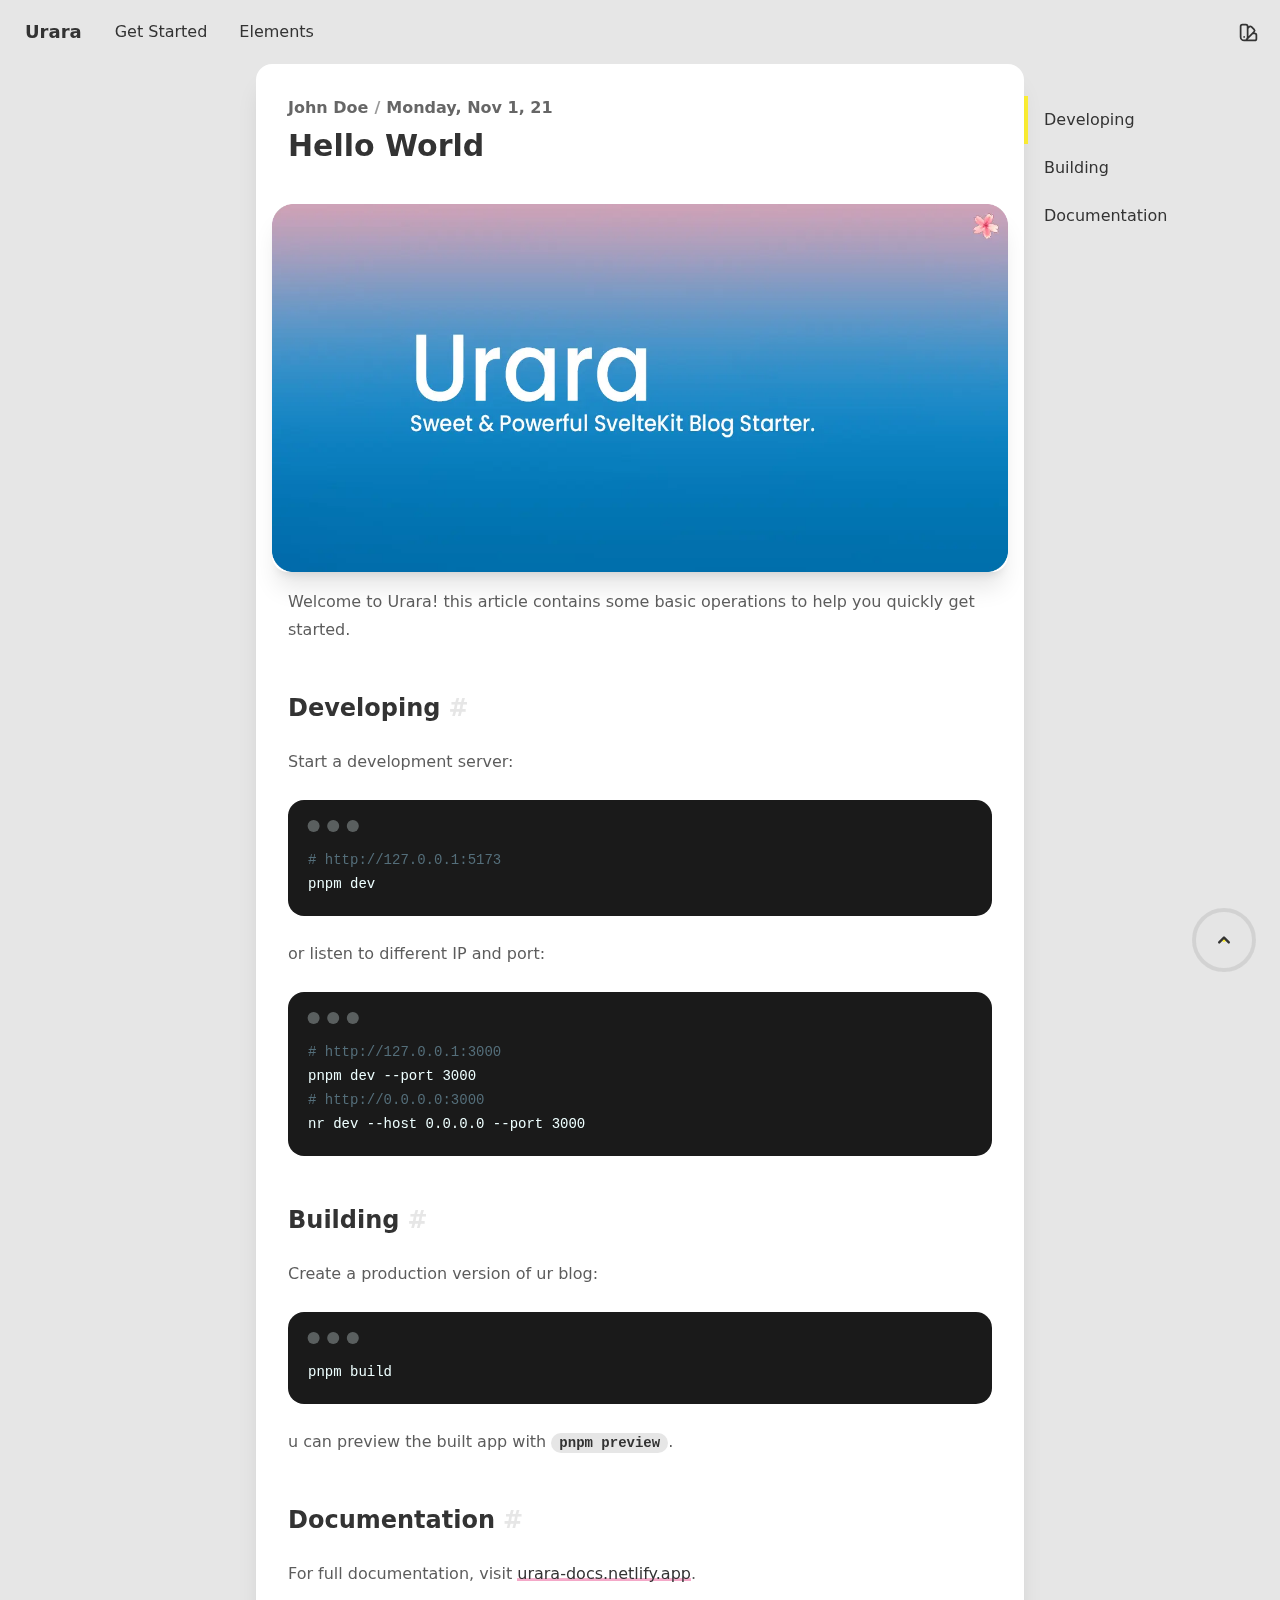
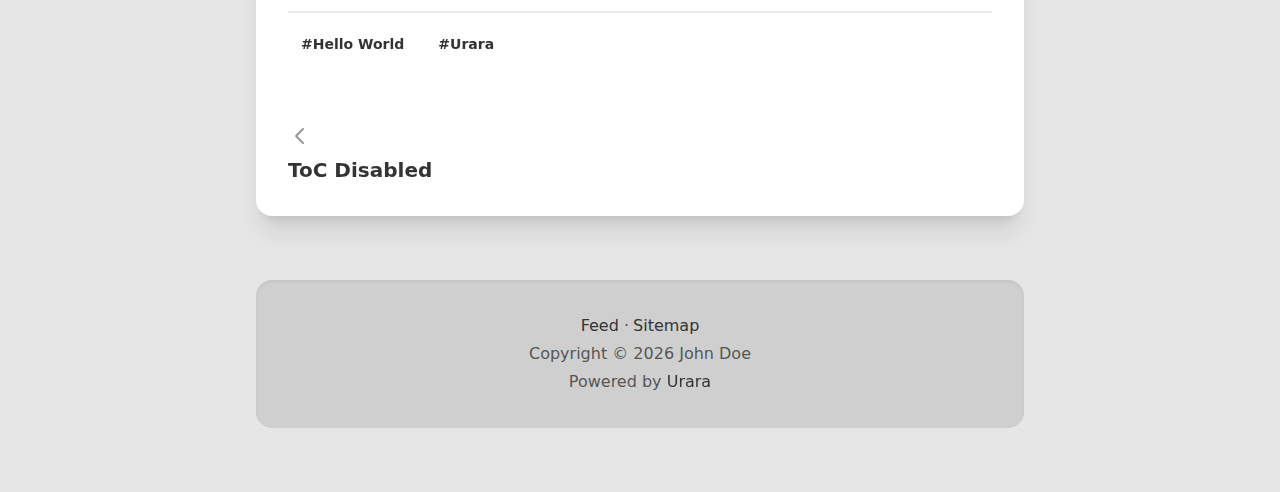
==== hello-world/index.html @ 5c3b5ab7 "deploy: 2fe995df7c1a9fd46e675a5d5d88d17175ec0e97" ====
<!DOCTYPE html>
<html lang="en-US">
  <head prefix="og: https://ogp.me/ns#">
    <meta charset="utf-8" />
    <meta name="generator" content="gh:importantimport/urara" />
    <meta name="viewport" content="width=device-width, initial-scale=1" />
    <link rel="manifest" crossorigin="use-credentials" href="/manifest.webmanifest" />
    <link rel="alternate" type="application/feed+json" href="/feed.json" />
    <link rel="alternate" type="application/atom+xml" href="/atom.xml" />
    <link rel="sitemap" type="application/xml" href="/sitemap.xml" />
    <meta http-equiv="content-security-policy" content="">
		<link href="../_app/immutable/assets/_layout-b218e44d.css" rel="stylesheet">
		<link rel="modulepreload" href="../_app/immutable/start-e3faf518.js">
		<link rel="modulepreload" href="../_app/immutable/chunks/index-9671d79c.js">
		<link rel="modulepreload" href="../_app/immutable/chunks/singletons-626dbfc1.js">
		<link rel="modulepreload" href="../_app/immutable/chunks/preload-helper-41c905a7.js">
		<link rel="modulepreload" href="../_app/immutable/components/pages/_layout.svelte-a07f41a9.js">
		<link rel="modulepreload" href="../_app/immutable/chunks/title-4a6e1efe.js">
		<link rel="modulepreload" href="../_app/immutable/chunks/posts-46a83d82.js">
		<link rel="modulepreload" href="../_app/immutable/chunks/icon-8042f5f4.js">
		<link rel="modulepreload" href="../_app/immutable/modules/pages/_layout.ts-495f1f70.js">
		<link rel="modulepreload" href="../_app/immutable/chunks/_layout-d091a1a0.js">
		<link rel="modulepreload" href="../_app/immutable/components/pages/hello-world/_page.svelte.md-90ca098f.js">
		<link rel="modulepreload" href="../_app/immutable/chunks/post_layout-5123c4e2.js">
		<link rel="modulepreload" href="../_app/immutable/chunks/post_card-cb94d30c.js">
		<link rel="modulepreload" href="../_app/immutable/chunks/footer-88d1225d.js"><title>Hello World | Urara</title><!-- HEAD_svelte-1592q3p_START --><!-- HEAD_svelte-1592q3p_END --><!-- HEAD_svelte-1kxdj3d_START --><link rel="shortcut icon" href="https://urara-demo.netlify.app/favicon.png" sizes="48x48" type="image/png"><link rel="apple-touch-icon" href="https://urara-demo.netlify.app/assets/any@180.png" sizes="180x180" type="image/png"><link rel="icon" href="https://urara-demo.netlify.app/assets/any@192.png" sizes="192x192" type="image/png"><!-- HEAD_svelte-1kxdj3d_END --><!-- HEAD_svelte-1g590ms_START --><meta name="theme-color"><!-- HEAD_svelte-1g590ms_END --><!-- HEAD_svelte-abrfj_START --><meta name="author" content="John Doe"><link rel="canonical" href="https://urara-demo.netlify.app/hello-world">
    
    <meta name="keywords" content="Hello World, Urara">
    <!-- HEAD_svelte-abrfj_END --><!-- HEAD_svelte-1y1uq0g_START --><meta property="og:site_name" content="Urara"><meta property="og:locale" content="en-US"><meta property="og:type" content="article">
    <meta property="og:title" content="Hello World">
    
    <meta property="og:image" content="https://urara-demo.netlify.app/hello-world/urara.webp">
      <meta name="twitter:card" content="summary_large_image">
    <meta property="article:tag" content="Hello World"><meta property="article:tag" content="Urara">
    <meta property="og:url" content="https://urara-demo.netlify.app/hello-world">
    <meta property="article:author" content="John Doe">
    <meta property="article:published_time" content="2021-11-01T00:00:00.000Z">
    <meta property="article:modified_time" content="2021-12-12T00:00:00.000Z"><!-- HEAD_svelte-1y1uq0g_END -->
  </head>
  <body itemscope itemtype="https://schema.org/WebPage">
    










<header id="header" class="fixed z-50 w-screen transition-all duration-500 ease-in-out border-b-2 border-transparent max-h-[4.125rem] false"><div class="navbar"><div class="navbar-start">

<div class="dropdown lg:hidden"><label for="navbar-dropdown" tabindex="0" class="btn btn-square btn-ghost"><span class="i-heroicons-outline-menu-alt-1"></span></label>
  <ul id="navbar-dropdown" tabindex="0" class="menu menu-compact dropdown-content bg-base-100 text-base-content shadow-lg rounded-box min-w-max max-w-52 p-2"><li><a data-sveltekit-prefetch href="/hello-world">Get Started</a>
        </li><li><a data-sveltekit-prefetch href="/hello-world/elements">Elements</a>
        </li></ul></div>
<div class="swap order-last hidden lg:inline-grid"><button class="swap-on btn btn-ghost text-base font-normal normal-case transition-all duration-200 hidden"></button>
  <ul class="swap-off menu menu-horizontal p-0"><li><a data-sveltekit-prefetch class="!rounded-btn" href="/hello-world">Get Started</a>
        </li><li><a data-sveltekit-prefetch class="!rounded-btn" href="/hello-world/elements">Elements</a>
        </li></ul></div>
        <a href="/" data-sveltekit-prefetch class="btn btn-ghost normal-case text-lg">Urara</a></div>
      <div class="navbar-end">
        <div id="change-theme" class="dropdown dropdown-end"><div tabindex="0" class="btn btn-square btn-ghost"><span class="i-heroicons-outline-color-swatch"></span></div>
          <ul tabindex="0" class="flex flex-nowrap shadow-2xl menu dropdown-content bg-base-100 text-base-content rounded-box w-52 p-2 gap-2 overflow-y-auto max-h-[21.5rem]"><button data-theme="cmyk" class="btn btn-ghost w-full hover:bg-primary group rounded-lg flex bg-base-100 p-2 transition-all"><p class="flex-1 text-left text-base-content group-hover:text-primary-content transition-color">🖨 Light</p>
                <div class="flex-none m-auto flex gap-1"><div class="bg-primary w-2 h-4 rounded"></div>
                  <div class="bg-secondary w-2 h-4 rounded"></div>
                  <div class="bg-accent w-2 h-4 rounded"></div>
                  <div class="bg-neutral w-2 h-4 rounded"></div></div>
              </button><button data-theme="dracula" class="btn btn-ghost w-full hover:bg-primary group rounded-lg flex bg-base-100 p-2 transition-all"><p class="flex-1 text-left text-base-content group-hover:text-primary-content transition-color">🧛 Dark</p>
                <div class="flex-none m-auto flex gap-1"><div class="bg-primary w-2 h-4 rounded"></div>
                  <div class="bg-secondary w-2 h-4 rounded"></div>
                  <div class="bg-accent w-2 h-4 rounded"></div>
                  <div class="bg-neutral w-2 h-4 rounded"></div></div>
              </button><button data-theme="valentine" class="btn btn-ghost w-full hover:bg-primary group rounded-lg flex bg-base-100 p-2 transition-all"><p class="flex-1 text-left text-base-content group-hover:text-primary-content transition-color">🌸 Valentine</p>
                <div class="flex-none m-auto flex gap-1"><div class="bg-primary w-2 h-4 rounded"></div>
                  <div class="bg-secondary w-2 h-4 rounded"></div>
                  <div class="bg-accent w-2 h-4 rounded"></div>
                  <div class="bg-neutral w-2 h-4 rounded"></div></div>
              </button><button data-theme="aqua" class="btn btn-ghost w-full hover:bg-primary group rounded-lg flex bg-base-100 p-2 transition-all"><p class="flex-1 text-left text-base-content group-hover:text-primary-content transition-color">💦 Aqua</p>
                <div class="flex-none m-auto flex gap-1"><div class="bg-primary w-2 h-4 rounded"></div>
                  <div class="bg-secondary w-2 h-4 rounded"></div>
                  <div class="bg-accent w-2 h-4 rounded"></div>
                  <div class="bg-neutral w-2 h-4 rounded"></div></div>
              </button><button data-theme="synthwave" class="btn btn-ghost w-full hover:bg-primary group rounded-lg flex bg-base-100 p-2 transition-all"><p class="flex-1 text-left text-base-content group-hover:text-primary-content transition-color">🌃 Synthwave</p>
                <div class="flex-none m-auto flex gap-1"><div class="bg-primary w-2 h-4 rounded"></div>
                  <div class="bg-secondary w-2 h-4 rounded"></div>
                  <div class="bg-accent w-2 h-4 rounded"></div>
                  <div class="bg-neutral w-2 h-4 rounded"></div></div>
              </button><button data-theme="night" class="btn btn-ghost w-full hover:bg-primary group rounded-lg flex bg-base-100 p-2 transition-all"><p class="flex-1 text-left text-base-content group-hover:text-primary-content transition-color">🌃 Night</p>
                <div class="flex-none m-auto flex gap-1"><div class="bg-primary w-2 h-4 rounded"></div>
                  <div class="bg-secondary w-2 h-4 rounded"></div>
                  <div class="bg-accent w-2 h-4 rounded"></div>
                  <div class="bg-neutral w-2 h-4 rounded"></div></div>
              </button><button data-theme="lofi" class="btn btn-ghost w-full hover:bg-primary group rounded-lg flex bg-base-100 p-2 transition-all"><p class="flex-1 text-left text-base-content group-hover:text-primary-content transition-color">🎶 Lo-Fi</p>
                <div class="flex-none m-auto flex gap-1"><div class="bg-primary w-2 h-4 rounded"></div>
                  <div class="bg-secondary w-2 h-4 rounded"></div>
                  <div class="bg-accent w-2 h-4 rounded"></div>
                  <div class="bg-neutral w-2 h-4 rounded"></div></div>
              </button><button data-theme="lemonade" class="btn btn-ghost w-full hover:bg-primary group rounded-lg flex bg-base-100 p-2 transition-all"><p class="flex-1 text-left text-base-content group-hover:text-primary-content transition-color">🍋 Lemonade</p>
                <div class="flex-none m-auto flex gap-1"><div class="bg-primary w-2 h-4 rounded"></div>
                  <div class="bg-secondary w-2 h-4 rounded"></div>
                  <div class="bg-accent w-2 h-4 rounded"></div>
                  <div class="bg-neutral w-2 h-4 rounded"></div></div>
              </button><button data-theme="cupcake" class="btn btn-ghost w-full hover:bg-primary group rounded-lg flex bg-base-100 p-2 transition-all"><p class="flex-1 text-left text-base-content group-hover:text-primary-content transition-color">🧁 Cupcake</p>
                <div class="flex-none m-auto flex gap-1"><div class="bg-primary w-2 h-4 rounded"></div>
                  <div class="bg-secondary w-2 h-4 rounded"></div>
                  <div class="bg-accent w-2 h-4 rounded"></div>
                  <div class="bg-neutral w-2 h-4 rounded"></div></div>
              </button><button data-theme="garden" class="btn btn-ghost w-full hover:bg-primary group rounded-lg flex bg-base-100 p-2 transition-all"><p class="flex-1 text-left text-base-content group-hover:text-primary-content transition-color">🏡 Garden</p>
                <div class="flex-none m-auto flex gap-1"><div class="bg-primary w-2 h-4 rounded"></div>
                  <div class="bg-secondary w-2 h-4 rounded"></div>
                  <div class="bg-accent w-2 h-4 rounded"></div>
                  <div class="bg-neutral w-2 h-4 rounded"></div></div>
              </button><button data-theme="retro" class="btn btn-ghost w-full hover:bg-primary group rounded-lg flex bg-base-100 p-2 transition-all"><p class="flex-1 text-left text-base-content group-hover:text-primary-content transition-color">🌇 Retro</p>
                <div class="flex-none m-auto flex gap-1"><div class="bg-primary w-2 h-4 rounded"></div>
                  <div class="bg-secondary w-2 h-4 rounded"></div>
                  <div class="bg-accent w-2 h-4 rounded"></div>
                  <div class="bg-neutral w-2 h-4 rounded"></div></div>
              </button><button data-theme="black" class="btn btn-ghost w-full hover:bg-primary group rounded-lg flex bg-base-100 p-2 transition-all"><p class="flex-1 text-left text-base-content group-hover:text-primary-content transition-color">🖤 Black</p>
                <div class="flex-none m-auto flex gap-1"><div class="bg-primary w-2 h-4 rounded"></div>
                  <div class="bg-secondary w-2 h-4 rounded"></div>
                  <div class="bg-accent w-2 h-4 rounded"></div>
                  <div class="bg-neutral w-2 h-4 rounded"></div></div>
              </button></ul></div></div></div></header>

<button id="totop" aria-label="scroll to top" class="fixed grid group btn btn-circle btn-lg border-none backdrop-blur bottom-6 right-6 z-50 duration-500 ease-in-out btn-ghost bg-base-100/30 md:bg-base-200/30 translate-y-24"><div class="radial-progress text-accent transition-all duration-500 ease-in-out group-hover:text-accent-focus col-start-1 row-start-1" style="--size:4rem; --thickness: 0.25rem; --value:undefined;"></div>
  <div class="border-4 border-base-content/10 group-hover:border-transparent col-start-1 row-start-1 rounded-full w-full h-full p-4 grid duration-500 ease-in-out"><span class="i-heroicons-solid-chevron-up !w-6 !h-6"></span></div></button>

<div class="bg-base-100 md:bg-base-200 min-h-screen pt-16 md:pb-8 lg:pb-16">



<div class="flex flex-col flex-nowrap justify-center xl:flex-row xl:flex-wrap"><div class="flex-1 w-full max-w-screen-md order-first ease-out transform mx-auto xl:mr-0"></div>
  <div class="flex-1 w-full max-w-screen-md xl:order-last ease-out transform mx-auto xl:mr-0"></div>
  <div class="flex-none w-full max-w-screen-md mx-auto xl:mx-0"><article itemscope itemtype="https://schema.org/BlogPosting" itemprop="blogPost" class="h-entry card bg-base-100 rounded-none md:rounded-box md:shadow-xl overflow-hidden z-10 md:mb-8 lg:mb-16">
  
  
  <div class="card-body gap-0 "><div class="flex flex-col gap-2"><figure class="md:order-last rounded-box shadow-xl mb-4 flex-col gap-2 -mx-4 -mt-8 md:mt-0"><img src="/hello-world/urara.webp" alt="/hello-world/urara.webp" class="u-featured" loading="lazy" decoding="async"></figure>
      <div class="flex font-semibold gap-1.5"><a rel="author" class="opacity-75 hover:opacity-100 hover:text-primary duration-500 ease-in-out p-author h-card" href="https://urara-demo.netlify.app">John Doe</a>
  <span class="opacity-50">/</span>
  <a href="/hello-world" class="u-url u-uid swap group/time"><time class="group-hover/time:opacity-0 font-semibold opacity-75 duration-500 ease-in-out mr-auto dt-published" datetime="2021-11-01T00:00:00.000Z" itemprop="datePublished">Monday, Nov 1, 21</time>
    <time class="opacity-0 group-hover/time:opacity-100 font-semibold text-primary duration-500 ease-in-out mr-auto dt-updated" datetime="2021-12-12T00:00:00.000Z" itemprop="dateModified">Sunday, Dec 12, 21</time></a></div>
      <h1 itemprop="name headline" class="card-title text-3xl mb-8 p-name">Hello World</h1>
      </div>
    <main itemprop="articleBody" class="urara-prose prose e-content"><p>Welcome to Urara! this article contains some basic operations to help you quickly get started.</p>
<h2 id="developing"><a href="#developing">Developing</a></h2>
<p>Start a development server:</p>
<!-- HTML_TAG_START --><pre class="shiki material-default" style="background-color: #263238; color: #EEFFFF" bash="true"><div class="language-id">bash</div><div class='code-container'><code><div class='line'><span style="color: #546E7A"># http://127.0.0.1:5173</span></div><div class='line'><span style="color: #EEFFFF">pnpm dev</span></div></code></div></pre><!-- HTML_TAG_END -->
<p>or listen to different IP and port:</p>
<!-- HTML_TAG_START --><pre class="shiki material-default" style="background-color: #263238; color: #EEFFFF" bash="true"><div class="language-id">bash</div><div class='code-container'><code><div class='line'><span style="color: #546E7A"># http://127.0.0.1:3000</span></div><div class='line'><span style="color: #EEFFFF">pnpm dev --port 3000</span></div><div class='line'></div><div class='line'><span style="color: #546E7A"># http://0.0.0.0:3000</span></div><div class='line'><span style="color: #EEFFFF">nr dev --host 0.0.0.0 --port 3000</span></div></code></div></pre><!-- HTML_TAG_END -->
<h2 id="building"><a href="#building">Building</a></h2>
<p>Create a production version of ur blog:</p>
<!-- HTML_TAG_START --><pre class="shiki material-default" style="background-color: #263238; color: #EEFFFF" bash="true"><div class="language-id">bash</div><div class='code-container'><code><div class='line'><span style="color: #EEFFFF">pnpm build</span></div></code></div></pre><!-- HTML_TAG_END -->
<p>u can preview the built app with <code>pnpm preview</code>.</p>
<h2 id="documentation"><a href="#documentation">Documentation</a></h2>
<p>For full documentation, visit <a href="https://urara-docs.netlify.app" rel="nofollow noopener noreferrer external" target="_blank">urara-docs.netlify.app</a>.</p></main>
    <div class="divider mt-4 mb-0"></div>
      <div><a href="/?tags=Hello World" class="btn btn-sm btn-ghost normal-case mt-2 mr-2 p-category">#Hello World
          </a><a href="/?tags=Urara" class="btn btn-sm btn-ghost normal-case mt-2 mr-2 p-category">#Urara
          </a></div></div>
  
    </article>
    <footer id="footer" class="footer footer-center bg-base-300 text-base-content shadow-inner p-8 md:rounded-box sticky bottom-0 z-0 md:static "><div class="prose"><p><a href="/atom.xml" rel="noopener external" target="_blank">Feed</a>
          <span class="mr-1">·</span><a href="/sitemap.xml" rel="noopener external" target="_blank">Sitemap</a>
          
        <br>
      Copyright © 2022
      John Doe
      <br>
      Powered by
      <a rel="noopener external" target="_blank" class="tooltip tooltip-secondary hover:text-secondary" data-tip="🌸 [δ] - Based on MDsveX & SvelteKit 🌸" href="https://github.com/importantimport/urara">Urara
      </a>
      </p></div></footer></div></div></div>


		<script type="module" data-sveltekit-hydrate="xwq1gp">
			import { start } from "../_app/immutable/start-e3faf518.js";

			start({
				env: {},
				paths: {"base":"","assets":""},
				target: document.querySelector('[data-sveltekit-hydrate="xwq1gp"]').parentNode,
				version: "1671454543144",
				hydrate: {
					node_ids: [0, 3],
					data: [null,null],
					form: null
				}
			});
		</script>
	<script type="application/json" data-sveltekit-fetched data-url="/posts.json">{"status":200,"statusText":"","headers":{},"body":"[{\"title\":\"Elements\",\"created\":\"2021-12-12T00:00:00.000Z\",\"tags\":[\"Urara\",\"Elements\"],\"flags\":[],\"updated\":\"2022-12-19T12:55:16.135Z\",\"slug\":\"/hello-world/elements/+page.svelte.md\",\"path\":\"/hello-world/elements\",\"toc\":[{\"depth\":2,\"title\":\"Headings\",\"slug\":\"headings\"},{\"depth\":3,\"title\":\"Heading\",\"slug\":\"heading\"},{\"depth\":4,\"title\":\"Heading\",\"slug\":\"heading-1\"},{\"depth\":5,\"title\":\"Heading\",\"slug\":\"heading-2\"},{\"depth\":6,\"title\":\"Heading\",\"slug\":\"heading-3\"},{\"depth\":2,\"title\":\"Paragraphs\",\"slug\":\"paragraphs\"},{\"depth\":2,\"title\":\"Lists\",\"slug\":\"lists\"},{\"depth\":3,\"title\":\"Definition List (dl)\",\"slug\":\"definition-list-dl\"},{\"depth\":3,\"title\":\"Ordered List (ol)\",\"slug\":\"ordered-list-ol\"},{\"depth\":3,\"title\":\"Unordered List (ul)\",\"slug\":\"unordered-list-ul\"},{\"depth\":3,\"title\":\"Checkbox List (ul)\",\"slug\":\"checkbox-list-ul\"},{\"depth\":2,\"title\":\"Table\",\"slug\":\"table\"},{\"depth\":2,\"title\":\"Footnotes\",\"slug\":\"footnotes\"},{\"depth\":2,\"title\":\"Code\",\"slug\":\"code\"},{\"depth\":2,\"title\":\"Misc\",\"slug\":\"misc\"},{\"depth\":2,\"title\":\"Svelte Components\",\"slug\":\"svelte-components\"}],\"type\":\"article\",\"html\":\"\"},{\"title\":\"ToC Disabled\",\"summary\":\"This post has disabled table of contents.\",\"created\":\"2021-12-12T00:00:00.000Z\",\"tags\":[\"Front-Matter\"],\"toc\":false,\"flags\":[],\"updated\":\"2022-12-19T12:55:16.135Z\",\"slug\":\"/hello-world/toc-disabled/+page.md\",\"path\":\"/hello-world/toc-disabled\",\"type\":\"article\",\"html\":\"\"},{\"title\":\"Hello World\",\"image\":\"/hello-world/urara.webp\",\"created\":\"2021-11-01T00:00:00.000Z\",\"updated\":\"2021-12-12T00:00:00.000Z\",\"tags\":[\"Hello World\",\"Urara\"],\"flags\":[],\"slug\":\"/hello-world/+page.svelte.md\",\"path\":\"/hello-world\",\"toc\":[{\"depth\":2,\"title\":\"Developing\",\"slug\":\"developing\"},{\"depth\":2,\"title\":\"Building\",\"slug\":\"building\"},{\"depth\":2,\"title\":\"Documentation\",\"slug\":\"documentation\"}],\"type\":\"article\",\"html\":\"\"}]"}</script>
  </body>
</html>
---- _app/immutable/assets/_layout-b218e44d.css ----
.i-heroicons-outline-chevron-left{--un-icon:url("data:image/svg+xml;utf8,%3Csvg viewBox='0 0 24 24' width='1.5em' height='1.5em' xmlns='http://www.w3.org/2000/svg' %3E%3Cpath fill='none' stroke='currentColor' stroke-linecap='round' stroke-linejoin='round' stroke-width='2' d='m15 19l-7-7l7-7'/%3E%3C/svg%3E")}.i-heroicons-outline-chevron-left,.i-heroicons-outline-chevron-right{background-color:currentColor;color:inherit;height:1.5em;mask:var(--un-icon) no-repeat;mask-size:100% 100%;-webkit-mask:var(--un-icon) no-repeat;-webkit-mask-size:100% 100%;width:1.5em}.i-heroicons-outline-chevron-right{--un-icon:url("data:image/svg+xml;utf8,%3Csvg viewBox='0 0 24 24' width='1.5em' height='1.5em' xmlns='http://www.w3.org/2000/svg' %3E%3Cpath fill='none' stroke='currentColor' stroke-linecap='round' stroke-linejoin='round' stroke-width='2' d='m9 5l7 7l-7 7'/%3E%3C/svg%3E")}.i-heroicons-outline-color-swatch{--un-icon:url("data:image/svg+xml;utf8,%3Csvg viewBox='0 0 24 24' width='1.5em' height='1.5em' xmlns='http://www.w3.org/2000/svg' %3E%3Cpath fill='none' stroke='currentColor' stroke-linecap='round' stroke-linejoin='round' stroke-width='2' d='M7 21a4 4 0 0 1-4-4V5a2 2 0 0 1 2-2h4a2 2 0 0 1 2 2v12a4 4 0 0 1-4 4Zm0 0h12a2 2 0 0 0 2-2v-4a2 2 0 0 0-2-2h-2.343M11 7.343l1.657-1.657a2 2 0 0 1 2.828 0l2.829 2.829a2 2 0 0 1 0 2.828l-8.486 8.485M7 17h.01'/%3E%3C/svg%3E")}.i-heroicons-outline-color-swatch,.i-heroicons-outline-home{background-color:currentColor;color:inherit;height:1.5em;mask:var(--un-icon) no-repeat;mask-size:100% 100%;-webkit-mask:var(--un-icon) no-repeat;-webkit-mask-size:100% 100%;width:1.5em}.i-heroicons-outline-home{--un-icon:url("data:image/svg+xml;utf8,%3Csvg viewBox='0 0 24 24' width='1.5em' height='1.5em' xmlns='http://www.w3.org/2000/svg' %3E%3Cpath fill='none' stroke='currentColor' stroke-linecap='round' stroke-linejoin='round' stroke-width='2' d='m3 12l2-2m0 0l7-7l7 7M5 10v10a1 1 0 0 0 1 1h3m10-11l2 2m-2-2v10a1 1 0 0 1-1 1h-3m-6 0a1 1 0 0 0 1-1v-4a1 1 0 0 1 1-1h2a1 1 0 0 1 1 1v4a1 1 0 0 0 1 1m-6 0h6'/%3E%3C/svg%3E")}.i-heroicons-outline-menu-alt-1{--un-icon:url("data:image/svg+xml;utf8,%3Csvg viewBox='0 0 24 24' width='1.5em' height='1.5em' xmlns='http://www.w3.org/2000/svg' %3E%3Cpath fill='none' stroke='currentColor' stroke-linecap='round' stroke-linejoin='round' stroke-width='2' d='M4 6h16M4 12h8m-8 6h16'/%3E%3C/svg%3E")}.i-heroicons-outline-menu-alt-1,.i-heroicons-outline-reply{background-color:currentColor;color:inherit;height:1.5em;mask:var(--un-icon) no-repeat;mask-size:100% 100%;-webkit-mask:var(--un-icon) no-repeat;-webkit-mask-size:100% 100%;width:1.5em}.i-heroicons-outline-reply{--un-icon:url("data:image/svg+xml;utf8,%3Csvg viewBox='0 0 24 24' width='1.5em' height='1.5em' xmlns='http://www.w3.org/2000/svg' %3E%3Cpath fill='none' stroke='currentColor' stroke-linecap='round' stroke-linejoin='round' stroke-width='2' d='M3 10h10a8 8 0 0 1 8 8v2M3 10l6 6m-6-6l6-6'/%3E%3C/svg%3E")}.i-heroicons-outline-search{--un-icon:url("data:image/svg+xml;utf8,%3Csvg viewBox='0 0 24 24' width='1.5em' height='1.5em' xmlns='http://www.w3.org/2000/svg' %3E%3Cpath fill='none' stroke='currentColor' stroke-linecap='round' stroke-linejoin='round' stroke-width='2' d='m21 21l-6-6m2-5a7 7 0 1 1-14 0a7 7 0 0 1 14 0Z'/%3E%3C/svg%3E")}.i-heroicons-outline-search,.i-heroicons-outline-sort-ascending{background-color:currentColor;color:inherit;height:1.5em;mask:var(--un-icon) no-repeat;mask-size:100% 100%;-webkit-mask:var(--un-icon) no-repeat;-webkit-mask-size:100% 100%;width:1.5em}.i-heroicons-outline-sort-ascending{--un-icon:url("data:image/svg+xml;utf8,%3Csvg viewBox='0 0 24 24' width='1.5em' height='1.5em' xmlns='http://www.w3.org/2000/svg' %3E%3Cpath fill='none' stroke='currentColor' stroke-linecap='round' stroke-linejoin='round' stroke-width='2' d='M3 4h13M3 8h9m-9 4h6m4 0l4-4m0 0l4 4m-4-4v12'/%3E%3C/svg%3E")}.i-heroicons-outline-sort-descending{--un-icon:url("data:image/svg+xml;utf8,%3Csvg viewBox='0 0 24 24' width='1.5em' height='1.5em' xmlns='http://www.w3.org/2000/svg' %3E%3Cpath fill='none' stroke='currentColor' stroke-linecap='round' stroke-linejoin='round' stroke-width='2' d='M3 4h13M3 8h9m-9 4h9m5-4v12m0 0l-4-4m4 4l4-4'/%3E%3C/svg%3E")}.i-heroicons-outline-sort-descending,.i-heroicons-outline-trash{background-color:currentColor;color:inherit;height:1.5em;mask:var(--un-icon) no-repeat;mask-size:100% 100%;-webkit-mask:var(--un-icon) no-repeat;-webkit-mask-size:100% 100%;width:1.5em}.i-heroicons-outline-trash{--un-icon:url("data:image/svg+xml;utf8,%3Csvg viewBox='0 0 24 24' width='1.5em' height='1.5em' xmlns='http://www.w3.org/2000/svg' %3E%3Cpath fill='none' stroke='currentColor' stroke-linecap='round' stroke-linejoin='round' stroke-width='2' d='m19 7l-.867 12.142A2 2 0 0 1 16.138 21H7.862a2 2 0 0 1-1.995-1.858L5 7m5 4v6m4-6v6m1-10V4a1 1 0 0 0-1-1h-4a1 1 0 0 0-1 1v3M4 7h16'/%3E%3C/svg%3E")}.i-heroicons-outline-x{--un-icon:url("data:image/svg+xml;utf8,%3Csvg viewBox='0 0 24 24' width='1.5em' height='1.5em' xmlns='http://www.w3.org/2000/svg' %3E%3Cpath fill='none' stroke='currentColor' stroke-linecap='round' stroke-linejoin='round' stroke-width='2' d='M6 18L18 6M6 6l12 12'/%3E%3C/svg%3E")}.i-heroicons-outline-x,.i-heroicons-solid-chevron-down{background-color:currentColor;color:inherit;height:1.5em;mask:var(--un-icon) no-repeat;mask-size:100% 100%;-webkit-mask:var(--un-icon) no-repeat;-webkit-mask-size:100% 100%;width:1.5em}.i-heroicons-solid-chevron-down{--un-icon:url("data:image/svg+xml;utf8,%3Csvg viewBox='0 0 20 20' width='1.5em' height='1.5em' xmlns='http://www.w3.org/2000/svg' %3E%3Cpath fill='currentColor' fill-rule='evenodd' d='M5.293 7.293a1 1 0 0 1 1.414 0L10 10.586l3.293-3.293a1 1 0 1 1 1.414 1.414l-4 4a1 1 0 0 1-1.414 0l-4-4a1 1 0 0 1 0-1.414Z' clip-rule='evenodd'/%3E%3C/svg%3E")}.i-heroicons-solid-chevron-right{--un-icon:url("data:image/svg+xml;utf8,%3Csvg viewBox='0 0 20 20' width='1.5em' height='1.5em' xmlns='http://www.w3.org/2000/svg' %3E%3Cpath fill='currentColor' fill-rule='evenodd' d='M7.293 14.707a1 1 0 0 1 0-1.414L10.586 10L7.293 6.707a1 1 0 0 1 1.414-1.414l4 4a1 1 0 0 1 0 1.414l-4 4a1 1 0 0 1-1.414 0Z' clip-rule='evenodd'/%3E%3C/svg%3E")}.i-heroicons-solid-chevron-right,.i-heroicons-solid-chevron-up{background-color:currentColor;color:inherit;height:1.5em;mask:var(--un-icon) no-repeat;mask-size:100% 100%;-webkit-mask:var(--un-icon) no-repeat;-webkit-mask-size:100% 100%;width:1.5em}.i-heroicons-solid-chevron-up{--un-icon:url("data:image/svg+xml;utf8,%3Csvg viewBox='0 0 20 20' width='1.5em' height='1.5em' xmlns='http://www.w3.org/2000/svg' %3E%3Cpath fill='currentColor' fill-rule='evenodd' d='M14.707 12.707a1 1 0 0 1-1.414 0L10 9.414l-3.293 3.293a1 1 0 0 1-1.414-1.414l4-4a1 1 0 0 1 1.414 0l4 4a1 1 0 0 1 0 1.414Z' clip-rule='evenodd'/%3E%3C/svg%3E")}*,:after,:before{border:0 solid #e5e7eb;box-sizing:border-box}:after,:before{--tw-content:""}html{-webkit-text-size-adjust:100%;font-feature-settings:normal;font-family:ui-sans-serif,system-ui,-apple-system,BlinkMacSystemFont,Segoe UI,Roboto,Helvetica Neue,Arial,Noto Sans,sans-serif,Apple Color Emoji,Segoe UI Emoji,Segoe UI Symbol,Noto Color Emoji;line-height:1.5;-moz-tab-size:4;-o-tab-size:4;tab-size:4}body{line-height:inherit;margin:0}hr{border-top-width:1px;color:inherit;height:0}abbr:where([title]){-webkit-text-decoration:underline dotted;text-decoration:underline dotted}h1,h2,h3,h4,h5,h6{font-size:inherit;font-weight:inherit}a{color:inherit;text-decoration:inherit}b,strong{font-weight:bolder}code,kbd,pre,samp{font-family:ui-monospace,SFMono-Regular,Menlo,Monaco,Consolas,Liberation Mono,Courier New,monospace;font-size:1em}small{font-size:80%}sub,sup{font-size:75%;line-height:0;position:relative;vertical-align:baseline}sub{bottom:-.25em}sup{top:-.5em}table{border-collapse:collapse;border-color:inherit;text-indent:0}button,input,optgroup,select,textarea{color:inherit;font-family:inherit;font-size:100%;font-weight:inherit;line-height:inherit;margin:0;padding:0}button,select{text-transform:none}[type=button],[type=reset],[type=submit],button{-webkit-appearance:button;background-color:transparent;background-image:none}:-moz-focusring{outline:auto}:-moz-ui-invalid{box-shadow:none}progress{vertical-align:baseline}::-webkit-inner-spin-button,::-webkit-outer-spin-button{height:auto}[type=search]{-webkit-appearance:textfield;outline-offset:-2px}::-webkit-search-decoration{-webkit-appearance:none}::-webkit-file-upload-button{-webkit-appearance:button;font:inherit}summary{display:list-item}blockquote,dd,dl,figure,h1,h2,h3,h4,h5,h6,hr,p,pre{margin:0}fieldset{margin:0}fieldset,legend{padding:0}menu,ol,ul{list-style:none;margin:0;padding:0}textarea{resize:vertical}input::-moz-placeholder,textarea::-moz-placeholder{color:#9ca3af;opacity:1}input::placeholder,textarea::placeholder{color:#9ca3af;opacity:1}[role=button],button{cursor:pointer}:disabled{cursor:default}audio,canvas,embed,iframe,img,object,svg,video{display:block;vertical-align:middle}img,video{height:auto;max-width:100%}[hidden]{display:none}:root,[data-theme]{background-color:hsla(var(--b1)/var(--tw-bg-opacity,1));color:hsla(var(--bc)/var(--tw-text-opacity,1))}html{-webkit-tap-highlight-color:transparent}:root,[data-theme=cmyk]{--pf:203 83% 48%;--sf:335 78% 48%;--af:56 100% 48%;--nf:0 0% 8%;--b2:0 0% 90%;--b3:0 0% 81%;--bc:0 0% 20%;--pc:203 100% 12%;--sc:335 100% 92%;--ac:56 100% 12%;--nc:0 0% 82%;--inc:192 100% 10%;--suc:291 100% 88%;--wac:25 100% 11%;--erc:4 100% 91%;--rounded-box:1rem;--rounded-btn:.5rem;--rounded-badge:1.9rem;--animation-btn:.25s;--animation-input:.2s;--btn-text-case:uppercase;--btn-focus-scale:.95;--border-btn:1px;--tab-border:1px;--tab-radius:.5rem;--p:203 83% 60%;--s:335 78% 60%;--a:56 100% 60%;--n:0 0% 10%;--b1:0 0% 100%;--in:192 48% 52%;--su:291 48% 38%;--wa:25 85% 57%;--er:4 81% 56%;color-scheme:light}[data-theme=dracula]{--pf:326 100% 59%;--sf:265 89% 62%;--af:31 100% 57%;--nf:230 15% 24%;--b2:231 15% 17%;--b3:231 15% 15%;--pc:326 100% 15%;--sc:265 100% 16%;--ac:31 100% 14%;--nc:230 71% 86%;--inc:191 100% 15%;--suc:135 100% 13%;--wac:65 100% 15%;--erc:0 100% 93%;--rounded-box:1rem;--rounded-btn:.5rem;--rounded-badge:1.9rem;--animation-btn:.25s;--animation-input:.2s;--btn-text-case:uppercase;--btn-focus-scale:.95;--border-btn:1px;--tab-border:1px;--tab-radius:.5rem;--p:326 100% 74%;--s:265 89% 78%;--a:31 100% 71%;--n:230 15% 30%;--b1:231 15% 18%;--bc:60 30% 96%;--in:191 97% 77%;--su:135 94% 65%;--wa:65 92% 76%;--er:0 100% 67%;color-scheme:dark}[data-theme=valentine]{--pf:353 74% 54%;--sf:254 86% 61%;--af:181 56% 56%;--nf:336 43% 38%;--b2:318 46% 80%;--b3:318 46% 72%;--pc:353 100% 13%;--sc:254 100% 15%;--ac:181 100% 14%;--inc:221 100% 91%;--suc:142 100% 87%;--wac:32 100% 9%;--erc:0 100% 90%;--rounded-box:1rem;--rounded-badge:1.9rem;--animation-btn:.25s;--animation-input:.2s;--btn-text-case:uppercase;--btn-focus-scale:.95;--border-btn:1px;--tab-border:1px;--tab-radius:.5rem;--p:353 74% 67%;--s:254 86% 77%;--a:181 56% 70%;--n:336 43% 48%;--nc:318 46% 89%;--b1:318 46% 89%;--bc:344 38% 28%;--in:221 83% 53%;--su:142 76% 36%;--wa:32 95% 44%;--er:0 72% 51%;--rounded-btn:1.9rem;color-scheme:light}[data-theme=aqua]{--pf:182 93% 40%;--sf:274 31% 45%;--af:47 100% 64%;--nf:205 54% 40%;--b2:219 53% 39%;--b3:219 53% 35%;--bc:219 100% 89%;--sc:274 100% 91%;--ac:47 100% 16%;--nc:205 100% 90%;--inc:221 100% 91%;--suc:142 100% 87%;--wac:32 100% 9%;--erc:0 100% 90%;--rounded-box:1rem;--rounded-btn:.5rem;--rounded-badge:1.9rem;--animation-btn:.25s;--animation-input:.2s;--btn-text-case:uppercase;--btn-focus-scale:.95;--border-btn:1px;--tab-border:1px;--tab-radius:.5rem;--p:182 93% 49%;--pc:181 100% 17%;--s:274 31% 57%;--a:47 100% 80%;--n:205 54% 50%;--b1:219 53% 43%;--in:221 83% 53%;--su:142 76% 36%;--wa:32 95% 44%;--er:0 72% 51%;color-scheme:dark}[data-theme=synthwave]{--pf:321 70% 55%;--sf:197 87% 52%;--af:48 89% 46%;--nf:253 61% 15%;--b2:254 59% 23%;--b3:254 59% 21%;--pc:321 100% 14%;--sc:197 100% 13%;--ac:48 100% 11%;--rounded-box:1rem;--rounded-btn:.5rem;--rounded-badge:1.9rem;--animation-btn:.25s;--animation-input:.2s;--btn-text-case:uppercase;--btn-focus-scale:.95;--border-btn:1px;--tab-border:1px;--tab-radius:.5rem;--p:321 70% 69%;--s:197 87% 65%;--a:48 89% 57%;--n:253 61% 19%;--nc:260 60% 98%;--b1:254 59% 26%;--bc:260 60% 98%;--in:199 87% 64%;--inc:257 63% 17%;--su:168 74% 68%;--suc:257 63% 17%;--wa:48 89% 57%;--wac:257 63% 17%;--er:352 74% 57%;--erc:260 60% 98%;color-scheme:dark}[data-theme=night]{--pf:198 93% 48%;--sf:234 89% 59%;--af:329 86% 56%;--b2:222 47% 10%;--b3:222 47% 9%;--bc:222 66% 82%;--pc:198 100% 12%;--sc:234 100% 15%;--ac:329 100% 14%;--nc:217 76% 83%;--inc:198 100% 10%;--suc:172 100% 10%;--wac:41 100% 13%;--erc:351 100% 14%;--rounded-box:1rem;--rounded-btn:.5rem;--rounded-badge:1.9rem;--animation-btn:.25s;--animation-input:.2s;--btn-text-case:uppercase;--btn-focus-scale:.95;--border-btn:1px;--tab-border:1px;--tab-radius:.5rem;--p:198 93% 60%;--s:234 89% 74%;--a:329 86% 70%;--n:217 33% 17%;--nf:217 30% 22%;--b1:222 47% 11%;--in:198 90% 48%;--su:172 66% 50%;--wa:41 88% 64%;--er:351 95% 71%;color-scheme:dark}[data-theme=lofi]{--pf:0 0% 4%;--sf:0 2% 8%;--af:0 0% 12%;--nf:0 0% 0%;--btn-text-case:uppercase;--border-btn:1px;--tab-border:1px;--p:0 0% 5%;--pc:0 0% 100%;--s:0 2% 10%;--sc:0 0% 100%;--a:0 0% 15%;--ac:0 0% 100%;--n:0 0% 0%;--nc:0 0% 100%;--b1:0 0% 100%;--b2:0 0% 95%;--b3:0 2% 90%;--bc:0 0% 0%;--in:212 100% 48%;--inc:0 0% 100%;--su:137 72% 46%;--suc:0 0% 100%;--wa:5 100% 66%;--wac:0 0% 100%;--er:325 78% 49%;--erc:0 0% 100%;--rounded-box:.25rem;--rounded-btn:.125rem;--rounded-badge:.125rem;--animation-btn:0;--animation-input:0;--btn-focus-scale:1;--tab-radius:0;color-scheme:light}[data-theme=lemonade]{--pf:89 96% 24%;--sf:60 81% 44%;--af:63 80% 71%;--nf:238 43% 14%;--b2:0 0% 90%;--b3:0 0% 81%;--bc:0 0% 20%;--pc:89 100% 86%;--sc:60 100% 11%;--ac:63 100% 18%;--nc:238 99% 83%;--inc:192 79% 17%;--suc:74 100% 16%;--wac:50 100% 15%;--erc:1 100% 17%;--rounded-box:1rem;--rounded-btn:.5rem;--rounded-badge:1.9rem;--animation-btn:.25s;--animation-input:.2s;--btn-text-case:uppercase;--btn-focus-scale:.95;--border-btn:1px;--tab-border:1px;--tab-radius:.5rem;--p:89 96% 31%;--s:60 81% 55%;--a:63 80% 88%;--n:238 43% 17%;--b1:0 0% 100%;--in:192 39% 85%;--su:74 76% 79%;--wa:50 87% 75%;--er:1 70% 83%;color-scheme:light}[data-theme=cupcake]{--pf:183 47% 47%;--sf:338 71% 62%;--af:39 84% 46%;--nf:280 46% 11%;--in:198 93% 60%;--su:158 64% 52%;--wa:43 96% 56%;--er:0 91% 71%;--pc:183 100% 12%;--sc:338 100% 16%;--ac:39 100% 12%;--nc:280 83% 83%;--inc:198 100% 12%;--suc:158 100% 10%;--wac:43 100% 11%;--erc:0 100% 14%;--rounded-box:1rem;--rounded-badge:1.9rem;--animation-btn:.25s;--animation-input:.2s;--btn-text-case:uppercase;--btn-focus-scale:.95;--border-btn:1px;--p:183 47% 59%;--s:338 71% 78%;--a:39 84% 58%;--n:280 46% 14%;--b1:24 33% 97%;--b2:27 22% 92%;--b3:22 14% 89%;--bc:280 46% 14%;--rounded-btn:1.9rem;--tab-border:2px;--tab-radius:.5rem;color-scheme:light}[data-theme=garden]{--pf:139 16% 34%;--sf:97 37% 75%;--af:0 68% 75%;--nf:0 4% 28%;--b2:0 4% 82%;--b3:0 4% 74%;--in:198 93% 60%;--su:158 64% 52%;--wa:43 96% 56%;--er:0 91% 71%;--pc:139 100% 89%;--inc:198 100% 12%;--suc:158 100% 10%;--wac:43 100% 11%;--erc:0 100% 14%;--rounded-box:1rem;--rounded-btn:.5rem;--rounded-badge:1.9rem;--animation-btn:.25s;--animation-input:.2s;--btn-text-case:uppercase;--btn-focus-scale:.95;--border-btn:1px;--tab-border:1px;--tab-radius:.5rem;--p:139 16% 43%;--s:97 37% 93%;--sc:96 32% 15%;--a:0 68% 94%;--ac:0 22% 16%;--n:0 4% 35%;--nc:0 4% 91%;--b1:0 4% 91%;--bc:0 3% 6%;color-scheme:light}[data-theme=retro]{--pf:3 74% 61%;--sf:145 27% 58%;--af:49 67% 61%;--nf:42 17% 34%;--inc:221 100% 91%;--suc:142 100% 87%;--wac:32 100% 9%;--erc:0 100% 90%;--animation-btn:.25s;--animation-input:.2s;--btn-text-case:uppercase;--btn-focus-scale:.95;--border-btn:1px;--tab-border:1px;--tab-radius:.5rem;--p:3 74% 76%;--pc:345 5% 15%;--s:145 27% 72%;--sc:345 5% 15%;--a:49 67% 76%;--ac:345 5% 15%;--n:42 17% 42%;--nc:45 47% 80%;--b1:45 47% 80%;--b2:45 37% 72%;--b3:42 36% 65%;--bc:345 5% 15%;--in:221 83% 53%;--su:142 76% 36%;--wa:32 95% 44%;--er:0 72% 51%;--rounded-box:.4rem;--rounded-btn:.4rem;--rounded-badge:.4rem;color-scheme:light}[data-theme=black]{--pf:0 2% 16%;--sf:0 2% 16%;--af:0 2% 16%;--bc:0 0% 80%;--pc:0 5% 84%;--sc:0 5% 84%;--ac:0 5% 84%;--nc:0 3% 83%;--inc:240 100% 90%;--suc:120 100% 85%;--wac:60 100% 10%;--erc:0 100% 90%;--border-btn:1px;--tab-border:1px;--p:0 2% 20%;--s:0 2% 20%;--a:0 2% 20%;--b1:0 0% 0%;--b2:0 0% 5%;--b3:0 2% 10%;--n:0 1% 15%;--nf:0 2% 20%;--in:240 100% 50%;--su:120 100% 25%;--wa:60 100% 50%;--er:0 100% 50%;--rounded-box:0;--rounded-btn:0;--rounded-badge:0;--animation-btn:0;--animation-input:0;--btn-text-case:lowercase;--btn-focus-scale:1;--tab-radius:0;color-scheme:dark}*,:after,:before{--tw-border-spacing-x:0;--tw-border-spacing-y:0;--tw-translate-x:0;--tw-translate-y:0;--tw-rotate:0;--tw-skew-x:0;--tw-skew-y:0;--tw-scale-x:1;--tw-scale-y:1;--tw-pan-x: ;--tw-pan-y: ;--tw-pinch-zoom: ;--tw-scroll-snap-strictness:proximity;--tw-ordinal: ;--tw-slashed-zero: ;--tw-numeric-figure: ;--tw-numeric-spacing: ;--tw-numeric-fraction: ;--tw-ring-inset: ;--tw-ring-offset-width:0px;--tw-ring-offset-color:#fff;--tw-ring-color:rgba(59,130,246,.5);--tw-ring-offset-shadow:0 0 #0000;--tw-ring-shadow:0 0 #0000;--tw-shadow:0 0 #0000;--tw-shadow-colored:0 0 #0000;--tw-blur: ;--tw-brightness: ;--tw-contrast: ;--tw-grayscale: ;--tw-hue-rotate: ;--tw-invert: ;--tw-saturate: ;--tw-sepia: ;--tw-drop-shadow: ;--tw-backdrop-blur: ;--tw-backdrop-brightness: ;--tw-backdrop-contrast: ;--tw-backdrop-grayscale: ;--tw-backdrop-hue-rotate: ;--tw-backdrop-invert: ;--tw-backdrop-opacity: ;--tw-backdrop-saturate: ;--tw-backdrop-sepia: }::backdrop{--tw-border-spacing-x:0;--tw-border-spacing-y:0;--tw-translate-x:0;--tw-translate-y:0;--tw-rotate:0;--tw-skew-x:0;--tw-skew-y:0;--tw-scale-x:1;--tw-scale-y:1;--tw-pan-x: ;--tw-pan-y: ;--tw-pinch-zoom: ;--tw-scroll-snap-strictness:proximity;--tw-ordinal: ;--tw-slashed-zero: ;--tw-numeric-figure: ;--tw-numeric-spacing: ;--tw-numeric-fraction: ;--tw-ring-inset: ;--tw-ring-offset-width:0px;--tw-ring-offset-color:#fff;--tw-ring-color:rgba(59,130,246,.5);--tw-ring-offset-shadow:0 0 #0000;--tw-ring-shadow:0 0 #0000;--tw-shadow:0 0 #0000;--tw-shadow-colored:0 0 #0000;--tw-blur: ;--tw-brightness: ;--tw-contrast: ;--tw-grayscale: ;--tw-hue-rotate: ;--tw-invert: ;--tw-saturate: ;--tw-sepia: ;--tw-drop-shadow: ;--tw-backdrop-blur: ;--tw-backdrop-brightness: ;--tw-backdrop-contrast: ;--tw-backdrop-grayscale: ;--tw-backdrop-hue-rotate: ;--tw-backdrop-invert: ;--tw-backdrop-opacity: ;--tw-backdrop-saturate: ;--tw-backdrop-sepia: }.container{width:100%}@media (min-width:640px){.container{max-width:640px}}@media (min-width:768px){.container{max-width:768px}}@media (min-width:1024px){.container{max-width:1024px}}@media (min-width:1280px){.container{max-width:1280px}}@media (min-width:1536px){.container{max-width:1536px}}.prose{color:var(--tw-prose-body);max-width:65ch}.prose :where([class~=lead]):not(:where([class~=not-prose] *)){color:var(--tw-prose-lead);font-size:1.25em;line-height:1.6;margin-bottom:1.2em;margin-top:1.2em}.prose :where(a):not(:where([class~=not-prose] *)){color:var(--tw-prose-links);font-weight:500;text-decoration:underline}.prose :where(strong):not(:where([class~=not-prose] *)){color:var(--tw-prose-bold);font-weight:600}.prose :where(a strong):not(:where([class~=not-prose] *)){color:inherit}.prose :where(blockquote strong):not(:where([class~=not-prose] *)){color:inherit}.prose :where(thead th strong):not(:where([class~=not-prose] *)){color:inherit}.prose :where(ol):not(:where([class~=not-prose] *)){list-style-type:decimal;margin-bottom:1.25em;margin-top:1.25em;padding-left:1.625em}.prose :where(ol[type=A]):not(:where([class~=not-prose] *)){list-style-type:upper-alpha}.prose :where(ol[type=a]):not(:where([class~=not-prose] *)){list-style-type:lower-alpha}.prose :where(ol[type=A s]):not(:where([class~=not-prose] *)){list-style-type:upper-alpha}.prose :where(ol[type=a s]):not(:where([class~=not-prose] *)){list-style-type:lower-alpha}.prose :where(ol[type=I]):not(:where([class~=not-prose] *)){list-style-type:upper-roman}.prose :where(ol[type=i]):not(:where([class~=not-prose] *)){list-style-type:lower-roman}.prose :where(ol[type=I s]):not(:where([class~=not-prose] *)){list-style-type:upper-roman}.prose :where(ol[type=i s]):not(:where([class~=not-prose] *)){list-style-type:lower-roman}.prose :where(ol[type="1"]):not(:where([class~=not-prose] *)){list-style-type:decimal}.prose :where(ul):not(:where([class~=not-prose] *)){list-style-type:disc;margin-bottom:1.25em;margin-top:1.25em;padding-left:1.625em}.prose :where(ol>li):not(:where([class~=not-prose] *))::marker{color:var(--tw-prose-counters);font-weight:400}.prose :where(ul>li):not(:where([class~=not-prose] *))::marker{color:var(--tw-prose-bullets)}.prose :where(hr):not(:where([class~=not-prose] *)){border-color:var(--tw-prose-hr);border-top-width:1px;margin-bottom:3em;margin-top:3em}.prose :where(blockquote):not(:where([class~=not-prose] *)){border-left-color:var(--tw-prose-quote-borders);border-left-width:.25rem;color:var(--tw-prose-quotes);font-style:italic;font-weight:500;margin-bottom:1.6em;margin-top:1.6em;padding-left:1em;quotes:"\201c""\201d""\2018""\2019"}.prose :where(blockquote p:first-of-type):not(:where([class~=not-prose] *)):before{content:open-quote}.prose :where(blockquote p:last-of-type):not(:where([class~=not-prose] *)):after{content:close-quote}.prose :where(h1):not(:where([class~=not-prose] *)){color:var(--tw-prose-headings);font-size:2.25em;font-weight:800;line-height:1.1111111;margin-bottom:.8888889em;margin-top:0}.prose :where(h1 strong):not(:where([class~=not-prose] *)){color:inherit;font-weight:900}.prose :where(h2):not(:where([class~=not-prose] *)){color:var(--tw-prose-headings);font-size:1.5em;font-weight:700;line-height:1.3333333;margin-bottom:1em;margin-top:2em}.prose :where(h2 strong):not(:where([class~=not-prose] *)){color:inherit;font-weight:800}.prose :where(h3):not(:where([class~=not-prose] *)){color:var(--tw-prose-headings);font-size:1.25em;font-weight:600;line-height:1.6;margin-bottom:.6em;margin-top:1.6em}.prose :where(h3 strong):not(:where([class~=not-prose] *)){color:inherit;font-weight:700}.prose :where(h4):not(:where([class~=not-prose] *)){color:var(--tw-prose-headings);font-weight:600;line-height:1.5;margin-bottom:.5em;margin-top:1.5em}.prose :where(h4 strong):not(:where([class~=not-prose] *)){color:inherit;font-weight:700}.prose :where(img):not(:where([class~=not-prose] *)){margin-bottom:2em;margin-top:2em}.prose :where(figure>*):not(:where([class~=not-prose] *)){margin-bottom:0;margin-top:0}.prose :where(figcaption):not(:where([class~=not-prose] *)){color:var(--tw-prose-captions);font-size:.875em;line-height:1.4285714;margin-top:.8571429em}.prose :where(code):not(:where([class~=not-prose] *)){color:var(--tw-prose-code);font-size:.875em;font-weight:600}.prose :where(code):not(:where([class~=not-prose] *)):before{content:"`"}.prose :where(code):not(:where([class~=not-prose] *)):after{content:"`"}.prose :where(a code):not(:where([class~=not-prose] *)){color:inherit}.prose :where(h1 code):not(:where([class~=not-prose] *)){color:inherit}.prose :where(h2 code):not(:where([class~=not-prose] *)){color:inherit;font-size:.875em}.prose :where(h3 code):not(:where([class~=not-prose] *)){color:inherit;font-size:.9em}.prose :where(h4 code):not(:where([class~=not-prose] *)){color:inherit}.prose :where(blockquote code):not(:where([class~=not-prose] *)){color:inherit}.prose :where(thead th code):not(:where([class~=not-prose] *)){color:inherit}.prose :where(pre):not(:where([class~=not-prose] *)){background-color:var(--tw-prose-pre-bg);border-radius:.375rem;color:var(--tw-prose-pre-code);font-size:.875em;font-weight:400;line-height:1.7142857;margin-bottom:1.7142857em;margin-top:1.7142857em;overflow-x:auto;padding:.8571429em 1.1428571em}.prose :where(pre code):not(:where([class~=not-prose] *)){background-color:transparent;border-radius:0;border-width:0;color:inherit;font-family:inherit;font-size:inherit;font-weight:inherit;line-height:inherit;padding:0}.prose :where(pre code):not(:where([class~=not-prose] *)):before{content:none}.prose :where(pre code):not(:where([class~=not-prose] *)):after{content:none}.prose :where(table):not(:where([class~=not-prose] *)){font-size:.875em;line-height:1.7142857;margin-bottom:2em;margin-top:2em;table-layout:auto;text-align:left;width:100%}.prose :where(thead):not(:where([class~=not-prose] *)){border-bottom-color:var(--tw-prose-th-borders);border-bottom-width:1px}.prose :where(thead th):not(:where([class~=not-prose] *)){color:var(--tw-prose-headings);font-weight:600;padding-bottom:.5714286em;padding-left:.5714286em;padding-right:.5714286em;vertical-align:bottom}.prose :where(tbody tr):not(:where([class~=not-prose] *)){border-bottom-color:var(--tw-prose-td-borders);border-bottom-width:1px}.prose :where(tbody tr:last-child):not(:where([class~=not-prose] *)){border-bottom-width:0}.prose :where(tbody td):not(:where([class~=not-prose] *)){vertical-align:baseline}.prose :where(tfoot):not(:where([class~=not-prose] *)){border-top-color:var(--tw-prose-th-borders);border-top-width:1px}.prose :where(tfoot td):not(:where([class~=not-prose] *)){vertical-align:top}.prose{--tw-prose-body:#374151;--tw-prose-headings:#111827;--tw-prose-lead:#4b5563;--tw-prose-links:#111827;--tw-prose-bold:#111827;--tw-prose-counters:#6b7280;--tw-prose-bullets:#d1d5db;--tw-prose-hr:#e5e7eb;--tw-prose-quotes:#111827;--tw-prose-quote-borders:#e5e7eb;--tw-prose-captions:#6b7280;--tw-prose-code:#111827;--tw-prose-pre-code:#e5e7eb;--tw-prose-pre-bg:#1f2937;--tw-prose-th-borders:#d1d5db;--tw-prose-td-borders:#e5e7eb;--tw-prose-invert-body:#d1d5db;--tw-prose-invert-headings:#fff;--tw-prose-invert-lead:#9ca3af;--tw-prose-invert-links:#fff;--tw-prose-invert-bold:#fff;--tw-prose-invert-counters:#9ca3af;--tw-prose-invert-bullets:#4b5563;--tw-prose-invert-hr:#374151;--tw-prose-invert-quotes:#f3f4f6;--tw-prose-invert-quote-borders:#374151;--tw-prose-invert-captions:#9ca3af;--tw-prose-invert-code:#fff;--tw-prose-invert-pre-code:#d1d5db;--tw-prose-invert-pre-bg:rgba(0,0,0,.5);--tw-prose-invert-th-borders:#4b5563;--tw-prose-invert-td-borders:#374151;font-size:1rem;line-height:1.75}.prose :where(p):not(:where([class~=not-prose] *)){margin-bottom:1.25em;margin-top:1.25em}.prose :where(video):not(:where([class~=not-prose] *)){margin-bottom:2em;margin-top:2em}.prose :where(figure):not(:where([class~=not-prose] *)){margin-bottom:2em;margin-top:2em}.prose :where(li):not(:where([class~=not-prose] *)){margin-bottom:.5em;margin-top:.5em}.prose :where(ol>li):not(:where([class~=not-prose] *)){padding-left:.375em}.prose :where(ul>li):not(:where([class~=not-prose] *)){padding-left:.375em}.prose :where(.prose>ul>li p):not(:where([class~=not-prose] *)){margin-bottom:.75em;margin-top:.75em}.prose :where(.prose>ul>li>:first-child):not(:where([class~=not-prose] *)){margin-top:1.25em}.prose :where(.prose>ul>li>:last-child):not(:where([class~=not-prose] *)){margin-bottom:1.25em}.prose :where(.prose>ol>li>:first-child):not(:where([class~=not-prose] *)){margin-top:1.25em}.prose :where(.prose>ol>li>:last-child):not(:where([class~=not-prose] *)){margin-bottom:1.25em}.prose :where(ul ul,ul ol,ol ul,ol ol):not(:where([class~=not-prose] *)){margin-bottom:.75em;margin-top:.75em}.prose :where(hr+*):not(:where([class~=not-prose] *)){margin-top:0}.prose :where(h2+*):not(:where([class~=not-prose] *)){margin-top:0}.prose :where(h3+*):not(:where([class~=not-prose] *)){margin-top:0}.prose :where(h4+*):not(:where([class~=not-prose] *)){margin-top:0}.prose :where(thead th:first-child):not(:where([class~=not-prose] *)){padding-left:0}.prose :where(thead th:last-child):not(:where([class~=not-prose] *)){padding-right:0}.prose :where(tbody td,tfoot td):not(:where([class~=not-prose] *)){padding:.5714286em}.prose :where(tbody td:first-child,tfoot td:first-child):not(:where([class~=not-prose] *)){padding-left:0}.prose :where(tbody td:last-child,tfoot td:last-child):not(:where([class~=not-prose] *)){padding-right:0}.prose :where(.prose>:first-child):not(:where([class~=not-prose] *)){margin-top:0}.prose :where(.prose>:last-child):not(:where([class~=not-prose] *)){margin-bottom:0}.alert{--tw-bg-opacity:1;align-items:center;background-color:hsl(var(--b2,var(--b1))/var(--tw-bg-opacity));border-radius:var(--rounded-box,1rem);display:flex;flex-direction:column;gap:1rem;justify-content:space-between;padding:1rem;width:100%}.alert>:not([hidden])~:not([hidden]){--tw-space-y-reverse:0;margin-bottom:calc(.5rem*var(--tw-space-y-reverse));margin-top:calc(.5rem*(1 - var(--tw-space-y-reverse)))}@media (min-width:768px){.alert{flex-direction:row}.alert>:not([hidden])~:not([hidden]){--tw-space-y-reverse:0;margin-bottom:calc(0px*var(--tw-space-y-reverse));margin-top:calc(0px*(1 - var(--tw-space-y-reverse)))}}.alert>:where(*){align-items:center;display:flex;gap:.5rem}.avatar{display:inline-flex;position:relative}.avatar>div{aspect-ratio:1/1;display:block;overflow:hidden}.avatar img{height:100%;-o-object-fit:cover;object-fit:cover;width:100%}.avatar.placeholder>div{display:flex}.avatar.placeholder>div,.btn{align-items:center;justify-content:center}.btn{--tw-border-opacity:1;--tw-bg-opacity:1;--tw-text-opacity:1;animation:button-pop var(--animation-btn,.25s) ease-out;background-color:hsl(var(--n)/var(--tw-bg-opacity));border-color:transparent;border-color:hsl(var(--n)/var(--tw-border-opacity));border-radius:var(--rounded-btn,.5rem);border-width:var(--border-btn,1px);color:hsl(var(--nc)/var(--tw-text-opacity));cursor:pointer;display:inline-flex;flex-shrink:0;flex-wrap:wrap;font-size:.875rem;font-weight:600;height:3rem;line-height:1.25rem;line-height:1em;min-height:3rem;padding-left:1rem;padding-right:1rem;text-align:center;text-decoration-line:none;text-transform:uppercase;text-transform:var(--btn-text-case,uppercase);transition-duration:.2s;transition-property:color,background-color,border-color,text-decoration-color,fill,stroke,opacity,box-shadow,transform,filter,-webkit-backdrop-filter;transition-property:color,background-color,border-color,text-decoration-color,fill,stroke,opacity,box-shadow,transform,filter,backdrop-filter;transition-property:color,background-color,border-color,text-decoration-color,fill,stroke,opacity,box-shadow,transform,filter,backdrop-filter,-webkit-backdrop-filter;transition-timing-function:cubic-bezier(.4,0,.2,1);-webkit-user-select:none;-moz-user-select:none;user-select:none}.btn-disabled,.btn[disabled]{pointer-events:none}.btn-circle,.btn-square{height:3rem;padding:0;width:3rem}.btn-circle{border-radius:9999px}.btn.loading,.btn.loading:hover{pointer-events:none}.btn.loading:before{animation:spin 2s linear infinite;border-color:transparent currentColor currentColor transparent;border-radius:9999px;border-width:2px;content:"";height:1rem;margin-right:.5rem;width:1rem}@media (prefers-reduced-motion:reduce){.btn.loading:before{animation:spin 10s linear infinite}}@keyframes spin{0%{transform:rotate(0)}to{transform:rotate(1turn)}}.btn-group>input[type=radio].btn{-webkit-appearance:none;-moz-appearance:none;appearance:none}.btn-group>input[type=radio].btn:before{content:attr(data-title)}.card{border-radius:var(--rounded-box,1rem);display:flex;flex-direction:column;position:relative}.card:focus{outline:2px solid transparent;outline-offset:2px}.card-body{display:flex;flex:1 1 auto;flex-direction:column;gap:.5rem;padding:var(--padding-card,2rem)}.card-body :where(p){flex-grow:1}.card-actions{align-items:flex-start;display:flex;flex-wrap:wrap;gap:.5rem}.card figure{align-items:center;display:flex;justify-content:center}.card.image-full{display:grid}.card.image-full:before{--tw-bg-opacity:1;background-color:hsl(var(--n)/var(--tw-bg-opacity));border-radius:var(--rounded-box,1rem);content:"";opacity:.75;position:relative;z-index:10}.card.image-full:before,.card.image-full>*{grid-column-start:1;grid-row-start:1}.card.image-full>figure img{height:100%;-o-object-fit:cover;object-fit:cover}.card.image-full>.card-body{--tw-text-opacity:1;color:hsl(var(--nc)/var(--tw-text-opacity));position:relative;z-index:20}.divider{align-items:center;align-self:stretch;display:flex;flex-direction:row;height:1rem;margin-bottom:1rem;margin-top:1rem;white-space:nowrap}.divider:after,.divider:before{content:"";flex-grow:1;height:.125rem;width:100%}.dropdown{display:inline-block;position:relative}.dropdown>:focus{outline:2px solid transparent;outline-offset:2px}.dropdown .dropdown-content{--tw-scale-x:.95;--tw-scale-y:.95;opacity:0;position:absolute;transform:translate(var(--tw-translate-x),var(--tw-translate-y)) rotate(var(--tw-rotate)) skew(var(--tw-skew-x)) skewY(var(--tw-skew-y)) scaleX(var(--tw-scale-x)) scaleY(var(--tw-scale-y));transform-origin:top;transition-duration:.2s;transition-property:color,background-color,border-color,text-decoration-color,fill,stroke,opacity,box-shadow,transform,filter,-webkit-backdrop-filter;transition-property:color,background-color,border-color,text-decoration-color,fill,stroke,opacity,box-shadow,transform,filter,backdrop-filter;transition-property:color,background-color,border-color,text-decoration-color,fill,stroke,opacity,box-shadow,transform,filter,backdrop-filter,-webkit-backdrop-filter;transition-timing-function:cubic-bezier(.4,0,.2,1);visibility:hidden;z-index:50}.dropdown-end .dropdown-content{right:0}.dropdown-left .dropdown-content{bottom:auto;right:100%;top:0;transform-origin:right}.dropdown-right .dropdown-content{bottom:auto;left:100%;top:0;transform-origin:left}.dropdown-bottom .dropdown-content{bottom:auto;top:100%;transform-origin:top}.dropdown-top .dropdown-content{bottom:100%;top:auto;transform-origin:bottom}.dropdown-end.dropdown-left .dropdown-content,.dropdown-end.dropdown-right .dropdown-content{bottom:0;top:auto}.dropdown.dropdown-hover:hover .dropdown-content,.dropdown.dropdown-open .dropdown-content,.dropdown:not(.dropdown-hover):focus .dropdown-content,.dropdown:not(.dropdown-hover):focus-within .dropdown-content{opacity:1;visibility:visible}.footer{-moz-column-gap:1rem;column-gap:1rem;font-size:.875rem;grid-auto-flow:row;line-height:1.25rem;row-gap:2.5rem;width:100%}.footer,.footer>*{display:grid;place-items:start}.footer>*{gap:.5rem}.footer-center{text-align:center}.footer-center,.footer-center>*{place-items:center}@media (min-width:48rem){.footer{grid-auto-flow:column}.footer-center{grid-auto-flow:row dense}}.label{align-items:center;display:flex;justify-content:space-between;padding:.5rem .25rem;-webkit-user-select:none;-moz-user-select:none;user-select:none}.input{--tw-border-opacity:0;--tw-bg-opacity:1;background-color:hsl(var(--b1)/var(--tw-bg-opacity));border-color:hsl(var(--bc)/var(--tw-border-opacity));border-radius:var(--rounded-btn,.5rem);border-width:1px;flex-shrink:1;font-size:1rem;height:3rem;line-height:2;line-height:1.5rem;padding-left:1rem;padding-right:1rem;transition-duration:.2s;transition-property:color,background-color,border-color,text-decoration-color,fill,stroke,opacity,box-shadow,transform,filter,-webkit-backdrop-filter;transition-property:color,background-color,border-color,text-decoration-color,fill,stroke,opacity,box-shadow,transform,filter,backdrop-filter;transition-property:color,background-color,border-color,text-decoration-color,fill,stroke,opacity,box-shadow,transform,filter,backdrop-filter,-webkit-backdrop-filter;transition-timing-function:cubic-bezier(.4,0,.2,1)}.input-group>.input{isolation:isolate}.input-group>*,.input-group>.input,.input-group>.select{border-radius:0}.kbd{--tw-border-opacity:.2;--tw-bg-opacity:1;align-items:center;background-color:hsl(var(--b2,var(--b1))/var(--tw-bg-opacity));border-color:hsl(var(--bc)/var(--tw-border-opacity));border-radius:var(--rounded-btn,.5rem);border-width:1px 1px 2px;display:inline-flex;justify-content:center;min-height:2.2em;min-width:2.2em;padding-left:.5rem;padding-right:.5rem}.link{cursor:pointer;text-decoration-line:underline}.menu{display:flex;flex-direction:column;flex-wrap:wrap}.menu.horizontal{display:inline-flex;flex-direction:row}.menu.horizontal :where(li){flex-direction:row}.menu :where(li){align-items:stretch;display:flex;flex-direction:column;flex-shrink:0;flex-wrap:wrap;position:relative}.menu :where(li:not(.menu-title))>:where(:not(ul)){display:flex}.menu :where(li:not(.disabled):not(.menu-title))>:where(:not(ul)){align-items:center;cursor:pointer;outline:2px solid transparent;outline-offset:2px;-webkit-user-select:none;-moz-user-select:none;user-select:none}.menu>:where(li>:not(ul):focus){outline:2px solid transparent;outline-offset:2px}.menu>:where(li.disabled>:not(ul):focus){cursor:auto}.menu>:where(li) :where(ul){align-items:stretch;display:flex;flex-direction:column}.menu>:where(li)>:where(ul){border-bottom-left-radius:inherit;border-bottom-right-radius:inherit;border-top-left-radius:inherit;border-top-right-radius:inherit;display:none;left:100%;position:absolute;top:auto}.menu>:where(li:hover)>:where(ul){display:flex}.menu>:where(li:focus)>:where(ul){display:flex}.navbar{align-items:center;display:flex;min-height:4rem;padding:var(--navbar-padding,.5rem);width:100%}:where(.navbar>*){align-items:center;display:inline-flex}.navbar-start{justify-content:flex-start;width:50%}.navbar-end{justify-content:flex-end;width:50%}.radial-progress{--value:0;--size:5rem;--thickness:calc(var(--size)/10);background-color:transparent;border-radius:9999px;box-sizing:content-box;display:inline-grid;height:var(--size);place-content:center;position:relative;vertical-align:middle;width:var(--size)}.radial-progress::-moz-progress-bar{-moz-appearance:none;appearance:none;background-color:transparent}.radial-progress::-webkit-progress-bar,.radial-progress::-webkit-progress-value{-webkit-appearance:none;appearance:none;background-color:transparent}.radial-progress:after,.radial-progress:before{border-radius:9999px;content:"";position:absolute}.radial-progress:before{background:radial-gradient(farthest-side,currentColor 98%,#0000) top/var(--thickness) var(--thickness) no-repeat,conic-gradient(currentColor calc(var(--value)*1%),#0000 0);bottom:0;left:0;-webkit-mask:radial-gradient(farthest-side,#0000 calc(99% - var(--thickness)),#000 calc(100% - var(--thickness)));mask:radial-gradient(farthest-side,#0000 calc(99% - var(--thickness)),#000 calc(100% - var(--thickness)));right:0;top:0}.radial-progress:after{background-color:currentColor;inset:calc(50% - var(--thickness)/2);transform:rotate(calc(var(--value)*3.6deg - 90deg)) translate(calc(var(--size)/2 - 50%))}.swap{cursor:pointer;display:inline-grid;place-content:center;position:relative;-webkit-user-select:none;-moz-user-select:none;user-select:none}.swap>*{grid-column-start:1;grid-row-start:1;transition-duration:.3s;transition-property:transform,opacity;transition-timing-function:cubic-bezier(.4,0,.2,1)}.swap input{-webkit-appearance:none;-moz-appearance:none;appearance:none}.swap .swap-indeterminate,.swap .swap-on,.swap input:indeterminate~.swap-on{opacity:0}.swap input:checked~.swap-off,.swap input:indeterminate~.swap-off,.swap.swap-active .swap-off{opacity:0}.swap input:checked~.swap-on,.swap input:indeterminate~.swap-indeterminate,.swap-active .swap-on{opacity:1}.tabs{align-items:flex-end;display:flex}.tab,.tabs{flex-wrap:wrap}.tab{--tab-padding:1rem;--tw-text-opacity:.5;--tab-color:hsla(var(--bc)/var(--tw-text-opacity,1));--tab-bg:hsla(var(--b1)/var(--tw-bg-opacity,1));--tab-border-color:hsla(var(--b3)/var(--tw-bg-opacity,1));align-items:center;color:var(--tab-color);cursor:pointer;display:inline-flex;font-size:.875rem;height:2rem;justify-content:center;line-height:1.25rem;line-height:2;padding-left:var(--tab-padding,1rem);padding-right:var(--tab-padding,1rem);text-align:center;-webkit-user-select:none;-moz-user-select:none;user-select:none}.tab,.table{position:relative}.table{text-align:left}.table th:first-child{left:0;position:sticky;position:-webkit-sticky;z-index:11}.tooltip{--tooltip-offset:calc(100% + 1px + var(--tooltip-tail, 0px));--tooltip-tail:3px;--tooltip-color:hsl(var(--n));--tooltip-text-color:hsl(var(--nc));--tooltip-tail-offset:calc(100% + 1px - var(--tooltip-tail));display:inline-block;position:relative;text-align:center}.tooltip:before{background-color:var(--tooltip-color);border-radius:.25rem;color:var(--tooltip-text-color);content:attr(data-tip);font-size:.875rem;line-height:1.25rem;max-width:20rem;padding:.25rem .5rem;pointer-events:none;position:absolute;width:-moz-max-content;width:max-content}.tooltip-top:before,.tooltip:before{bottom:var(--tooltip-offset);left:50%;right:auto;top:auto;transform:translate(-50%)}.tooltip-bottom:before{bottom:auto;left:50%;right:auto;top:var(--tooltip-offset);transform:translate(-50%)}.alert-info{background-color:hsl(var(--in)/var(--tw-bg-opacity));color:hsl(var(--inc,var(--nc))/var(--tw-text-opacity))}.alert-info,.alert-success{--tw-bg-opacity:1;--tw-text-opacity:1}.alert-success{background-color:hsl(var(--su)/var(--tw-bg-opacity));color:hsl(var(--suc,var(--nc))/var(--tw-text-opacity))}.alert-warning{background-color:hsl(var(--wa)/var(--tw-bg-opacity));color:hsl(var(--wac,var(--nc))/var(--tw-text-opacity))}.alert-error,.alert-warning{--tw-bg-opacity:1;--tw-text-opacity:1}.alert-error{background-color:hsl(var(--er)/var(--tw-bg-opacity));color:hsl(var(--erc,var(--nc))/var(--tw-text-opacity))}.avatar-group :where(.avatar){--tw-border-opacity:1;border-color:hsl(var(--b1)/var(--tw-border-opacity));border-radius:9999px;border-width:4px;overflow:hidden}.btn-outline.btn-primary .badge{--tw-border-opacity:1;--tw-bg-opacity:1;--tw-text-opacity:1;background-color:hsl(var(--p)/var(--tw-bg-opacity));border-color:hsl(var(--p)/var(--tw-border-opacity));color:hsl(var(--pc)/var(--tw-text-opacity))}.btn-outline.\!btn-secondary .badge{--tw-border-opacity:1!important;--tw-bg-opacity:1!important;--tw-text-opacity:1!important;background-color:hsl(var(--s)/var(--tw-bg-opacity))!important;border-color:hsl(var(--s)/var(--tw-border-opacity))!important;color:hsl(var(--sc)/var(--tw-text-opacity))!important}.btn-outline.btn-secondary .badge{--tw-border-opacity:1;--tw-bg-opacity:1;--tw-text-opacity:1;background-color:hsl(var(--s)/var(--tw-bg-opacity));border-color:hsl(var(--s)/var(--tw-border-opacity));color:hsl(var(--sc)/var(--tw-text-opacity))}.btn-outline.btn-accent .badge{--tw-border-opacity:1;--tw-bg-opacity:1;--tw-text-opacity:1;background-color:hsl(var(--a)/var(--tw-bg-opacity));border-color:hsl(var(--a)/var(--tw-border-opacity));color:hsl(var(--ac)/var(--tw-text-opacity))}.btn-outline .badge.outline{--tw-border-opacity:1;background-color:transparent;border-color:hsl(var(--nf,var(--n))/var(--tw-border-opacity))}.btn-outline.btn-primary .badge-outline{--tw-border-opacity:1;--tw-text-opacity:1;background-color:transparent;border-color:hsl(var(--p)/var(--tw-border-opacity));color:hsl(var(--p)/var(--tw-text-opacity))}.btn-outline.\!btn-secondary .badge-outline{--tw-border-opacity:1!important;--tw-text-opacity:1!important;background-color:transparent!important;border-color:hsl(var(--s)/var(--tw-border-opacity))!important;color:hsl(var(--s)/var(--tw-text-opacity))!important}.btn-outline.btn-secondary .badge-outline{--tw-border-opacity:1;--tw-text-opacity:1;background-color:transparent;border-color:hsl(var(--s)/var(--tw-border-opacity));color:hsl(var(--s)/var(--tw-text-opacity))}.btn-outline.btn-accent .badge-outline{--tw-border-opacity:1;--tw-text-opacity:1;background-color:transparent;border-color:hsl(var(--a)/var(--tw-border-opacity));color:hsl(var(--a)/var(--tw-text-opacity))}.btn-outline:hover .badge.outline{--tw-border-opacity:1;--tw-text-opacity:1;border-color:hsl(var(--b2,var(--b1))/var(--tw-border-opacity));color:hsl(var(--nc)/var(--tw-text-opacity))}.btn-outline.btn-primary:hover .badge{background-color:hsl(var(--pc)/var(--tw-bg-opacity));color:hsl(var(--p)/var(--tw-text-opacity))}.btn-outline.btn-primary:hover .badge,.btn-outline.btn-primary:hover .badge.outline{--tw-border-opacity:1;--tw-bg-opacity:1;--tw-text-opacity:1;border-color:hsl(var(--pc)/var(--tw-border-opacity))}.btn-outline.btn-primary:hover .badge.outline{background-color:hsl(var(--pf,var(--p))/var(--tw-bg-opacity));color:hsl(var(--pc)/var(--tw-text-opacity))}.btn-outline.\!btn-secondary:hover .badge{--tw-border-opacity:1!important;--tw-bg-opacity:1!important;--tw-text-opacity:1!important;background-color:hsl(var(--sc)/var(--tw-bg-opacity))!important;border-color:hsl(var(--sc)/var(--tw-border-opacity))!important;color:hsl(var(--s)/var(--tw-text-opacity))!important}.btn-outline.btn-secondary:hover .badge{--tw-border-opacity:1;--tw-bg-opacity:1;--tw-text-opacity:1;background-color:hsl(var(--sc)/var(--tw-bg-opacity));border-color:hsl(var(--sc)/var(--tw-border-opacity));color:hsl(var(--s)/var(--tw-text-opacity))}.btn-outline.\!btn-secondary:hover .badge.outline{--tw-border-opacity:1!important;--tw-bg-opacity:1!important;--tw-text-opacity:1!important;background-color:hsl(var(--sf,var(--s))/var(--tw-bg-opacity))!important;border-color:hsl(var(--sc)/var(--tw-border-opacity))!important;color:hsl(var(--sc)/var(--tw-text-opacity))!important}.btn-outline.btn-secondary:hover .badge.outline{--tw-border-opacity:1;--tw-bg-opacity:1;--tw-text-opacity:1;background-color:hsl(var(--sf,var(--s))/var(--tw-bg-opacity));border-color:hsl(var(--sc)/var(--tw-border-opacity));color:hsl(var(--sc)/var(--tw-text-opacity))}.btn-outline.btn-accent:hover .badge{background-color:hsl(var(--ac)/var(--tw-bg-opacity));color:hsl(var(--a)/var(--tw-text-opacity))}.btn-outline.btn-accent:hover .badge,.btn-outline.btn-accent:hover .badge.outline{--tw-border-opacity:1;--tw-bg-opacity:1;--tw-text-opacity:1;border-color:hsl(var(--ac)/var(--tw-border-opacity))}.btn-outline.btn-accent:hover .badge.outline{background-color:hsl(var(--af,var(--a))/var(--tw-bg-opacity));color:hsl(var(--ac)/var(--tw-text-opacity))}.btm-nav>.disabled,.btm-nav>.disabled:hover,.btm-nav>[disabled],.btm-nav>[disabled]:hover{--tw-border-opacity:0;--tw-bg-opacity:.1;--tw-text-opacity:.2;background-color:hsl(var(--n)/var(--tw-bg-opacity));color:hsl(var(--bc)/var(--tw-text-opacity));pointer-events:none}.btm-nav>* .label{font-size:1rem;line-height:1.5rem}.btn:active:focus,.btn:active:hover{animation:none;transform:scale(var(--btn-focus-scale,.95))}.btn-active,.btn:hover{--tw-border-opacity:1;--tw-bg-opacity:1;background-color:hsl(var(--nf,var(--n))/var(--tw-bg-opacity));border-color:hsl(var(--nf,var(--n))/var(--tw-border-opacity))}.btn:focus-visible{outline:2px solid hsl(var(--nf));outline-offset:2px}.btn-primary{--tw-border-opacity:1;--tw-bg-opacity:1;--tw-text-opacity:1;background-color:hsl(var(--p)/var(--tw-bg-opacity));border-color:hsl(var(--p)/var(--tw-border-opacity));color:hsl(var(--pc)/var(--tw-text-opacity))}.btn-primary.btn-active,.btn-primary:hover{--tw-border-opacity:1;--tw-bg-opacity:1;background-color:hsl(var(--pf,var(--p))/var(--tw-bg-opacity));border-color:hsl(var(--pf,var(--p))/var(--tw-border-opacity))}.btn-primary:focus-visible{outline:2px solid hsl(var(--p))}.\!btn-secondary{--tw-border-opacity:1!important;--tw-bg-opacity:1!important;--tw-text-opacity:1!important;background-color:hsl(var(--s)/var(--tw-bg-opacity))!important;border-color:hsl(var(--s)/var(--tw-border-opacity))!important;color:hsl(var(--sc)/var(--tw-text-opacity))!important}.btn-secondary{--tw-border-opacity:1;--tw-bg-opacity:1;--tw-text-opacity:1;background-color:hsl(var(--s)/var(--tw-bg-opacity));border-color:hsl(var(--s)/var(--tw-border-opacity));color:hsl(var(--sc)/var(--tw-text-opacity))}.btn-secondary.btn-active,.btn-secondary:hover{--tw-border-opacity:1;--tw-bg-opacity:1;background-color:hsl(var(--sf,var(--s))/var(--tw-bg-opacity));border-color:hsl(var(--sf,var(--s))/var(--tw-border-opacity))}.\!btn-secondary.btn-active,.\!btn-secondary:hover{--tw-border-opacity:1!important;--tw-bg-opacity:1!important;background-color:hsl(var(--sf,var(--s))/var(--tw-bg-opacity))!important;border-color:hsl(var(--sf,var(--s))/var(--tw-border-opacity))!important}.\!btn-secondary:focus-visible{outline:2px solid hsl(var(--s))!important}.btn-secondary:focus-visible{outline:2px solid hsl(var(--s))}.btn-accent{--tw-border-opacity:1;--tw-bg-opacity:1;--tw-text-opacity:1;background-color:hsl(var(--a)/var(--tw-bg-opacity));border-color:hsl(var(--a)/var(--tw-border-opacity));color:hsl(var(--ac)/var(--tw-text-opacity))}.btn-accent.btn-active,.btn-accent:hover{--tw-border-opacity:1;--tw-bg-opacity:1;background-color:hsl(var(--af,var(--a))/var(--tw-bg-opacity));border-color:hsl(var(--af,var(--a))/var(--tw-border-opacity))}.btn-accent:focus-visible{outline:2px solid hsl(var(--a))}.btn.glass.btn-active,.btn.glass:hover{--glass-opacity:25%;--glass-border-opacity:15%}.btn.glass:focus-visible{outline:2px solid currentColor}.btn-ghost{background-color:transparent;border-color:transparent;border-width:1px;color:currentColor}.btn-ghost.btn-active,.btn-ghost:hover{--tw-border-opacity:0;--tw-bg-opacity:.2;background-color:hsl(var(--bc)/var(--tw-bg-opacity))}.btn-ghost:focus-visible{outline:2px solid currentColor}.btn-outline.btn-primary{--tw-text-opacity:1;color:hsl(var(--p)/var(--tw-text-opacity))}.btn-outline.btn-primary.btn-active,.btn-outline.btn-primary:hover{--tw-border-opacity:1;--tw-bg-opacity:1;--tw-text-opacity:1;background-color:hsl(var(--pf,var(--p))/var(--tw-bg-opacity));border-color:hsl(var(--pf,var(--p))/var(--tw-border-opacity));color:hsl(var(--pc)/var(--tw-text-opacity))}.btn-outline.\!btn-secondary{--tw-text-opacity:1!important;color:hsl(var(--s)/var(--tw-text-opacity))!important}.btn-outline.btn-secondary{--tw-text-opacity:1;color:hsl(var(--s)/var(--tw-text-opacity))}.btn-outline.btn-secondary.btn-active,.btn-outline.btn-secondary:hover{--tw-border-opacity:1;--tw-bg-opacity:1;--tw-text-opacity:1;background-color:hsl(var(--sf,var(--s))/var(--tw-bg-opacity));border-color:hsl(var(--sf,var(--s))/var(--tw-border-opacity));color:hsl(var(--sc)/var(--tw-text-opacity))}.btn-outline.\!btn-secondary.btn-active,.btn-outline.\!btn-secondary:hover{--tw-border-opacity:1!important;--tw-bg-opacity:1!important;--tw-text-opacity:1!important;background-color:hsl(var(--sf,var(--s))/var(--tw-bg-opacity))!important;border-color:hsl(var(--sf,var(--s))/var(--tw-border-opacity))!important;color:hsl(var(--sc)/var(--tw-text-opacity))!important}.btn-outline.btn-accent{--tw-text-opacity:1;color:hsl(var(--a)/var(--tw-text-opacity))}.btn-outline.btn-accent.btn-active,.btn-outline.btn-accent:hover{--tw-border-opacity:1;--tw-bg-opacity:1;--tw-text-opacity:1;background-color:hsl(var(--af,var(--a))/var(--tw-bg-opacity));border-color:hsl(var(--af,var(--a))/var(--tw-border-opacity));color:hsl(var(--ac)/var(--tw-text-opacity))}.btn-disabled,.btn-disabled:hover,.btn[disabled],.btn[disabled]:hover{--tw-border-opacity:0;--tw-bg-opacity:.2;--tw-text-opacity:.2;background-color:hsl(var(--n)/var(--tw-bg-opacity));color:hsl(var(--bc)/var(--tw-text-opacity))}.btn.loading.btn-circle:before,.btn.loading.btn-square:before{margin-right:0}.btn.loading.btn-lg:before,.btn.loading.btn-xl:before{height:1.25rem;width:1.25rem}.btn.loading.btn-sm:before,.btn.loading.btn-xs:before{height:.75rem;width:.75rem}.btn-group>.btn-active,.btn-group>input[type=radio]:checked.btn{--tw-border-opacity:1;--tw-bg-opacity:1;--tw-text-opacity:1;background-color:hsl(var(--p)/var(--tw-bg-opacity));border-color:hsl(var(--p)/var(--tw-border-opacity));color:hsl(var(--pc)/var(--tw-text-opacity))}.btn-group>.btn-active:focus-visible,.btn-group>input[type=radio]:checked.btn:focus-visible{outline:2px solid hsl(var(--p))}@keyframes button-pop{0%{transform:scale(var(--btn-focus-scale,.95))}40%{transform:scale(1.02)}to{transform:scale(1)}}.card :where(figure:first-child){border-end-end-radius:unset;border-end-start-radius:unset;border-start-end-radius:inherit;border-start-start-radius:inherit;overflow:hidden}.card :where(figure:last-child){border-end-end-radius:inherit;border-end-start-radius:inherit;border-start-end-radius:unset;border-start-start-radius:unset;overflow:hidden}.card:focus-visible{outline:2px solid currentColor;outline-offset:2px}.card.bordered{--tw-border-opacity:1;border-color:hsl(var(--b2,var(--b1))/var(--tw-border-opacity));border-width:1px}.card.compact .card-body{font-size:.875rem;line-height:1.25rem;padding:1rem}.card-title{align-items:center;display:flex;font-size:1.25rem;font-weight:600;gap:.5rem;line-height:1.75rem}.card.image-full :where(figure){border-radius:inherit;overflow:hidden}@keyframes checkmark{0%{background-position-y:5px}50%{background-position-y:-2px}to{background-position-y:0}}.divider:after,.divider:before{--tw-bg-opacity:.1;background-color:hsl(var(--bc)/var(--tw-bg-opacity))}.divider:not(:empty){gap:1rem}.drawer-toggle:focus-visible~.drawer-content .drawer-button.btn-primary{outline:2px solid hsl(var(--p))}.drawer-toggle:focus-visible~.drawer-content .drawer-button.\!btn-secondary{outline:2px solid hsl(var(--s))!important}.drawer-toggle:focus-visible~.drawer-content .drawer-button.btn-secondary{outline:2px solid hsl(var(--s))}.drawer-toggle:focus-visible~.drawer-content .drawer-button.btn-accent{outline:2px solid hsl(var(--a))}.drawer-toggle:focus-visible~.drawer-content .drawer-button.btn-ghost{outline:2px solid currentColor}.dropdown.dropdown-hover:hover .dropdown-content,.dropdown.dropdown-open .dropdown-content,.dropdown:focus .dropdown-content,.dropdown:focus-within .dropdown-content{--tw-scale-x:1;--tw-scale-y:1;transform:translate(var(--tw-translate-x),var(--tw-translate-y)) rotate(var(--tw-rotate)) skew(var(--tw-skew-x)) skewY(var(--tw-skew-y)) scaleX(var(--tw-scale-x)) scaleY(var(--tw-scale-y))}.label-text{font-size:.875rem;line-height:1.25rem}.label-text,.label-text-alt{--tw-text-opacity:1;color:hsl(var(--bc)/var(--tw-text-opacity))}.label-text-alt{font-size:.75rem;line-height:1rem}.label a:hover{--tw-text-opacity:1;color:hsl(var(--bc)/var(--tw-text-opacity))}.input[list]::-webkit-calendar-picker-indicator{line-height:1em}.input-bordered{--tw-border-opacity:.2}.input:focus{outline:2px solid hsla(var(--bc)/.2);outline-offset:2px}.input-ghost{--tw-bg-opacity:.05}.input-ghost:focus{--tw-bg-opacity:1;--tw-text-opacity:1;box-shadow:none;color:hsl(var(--bc)/var(--tw-text-opacity))}.input-disabled,.input[disabled]{--tw-border-opacity:1;--tw-bg-opacity:1;--tw-text-opacity:.2;background-color:hsl(var(--b2,var(--b1))/var(--tw-bg-opacity));border-color:hsl(var(--b2,var(--b1))/var(--tw-border-opacity));cursor:not-allowed}.input-disabled::-moz-placeholder,.input[disabled]::-moz-placeholder{--tw-placeholder-opacity:.2;color:hsl(var(--bc)/var(--tw-placeholder-opacity))}.input-disabled::placeholder,.input[disabled]::placeholder{--tw-placeholder-opacity:.2;color:hsl(var(--bc)/var(--tw-placeholder-opacity))}.link:focus{outline:2px solid transparent;outline-offset:2px}.link:focus-visible{outline:2px solid currentColor;outline-offset:2px}.menu.horizontal li.bordered>a,.menu.horizontal li.bordered>button,.menu.horizontal li.bordered>span{--tw-border-opacity:1;border-bottom-width:4px;border-color:hsl(var(--p)/var(--tw-border-opacity));border-left-width:0}.menu[class*=" p-"]:not(.menu[class*=" p-0"]) li>*,.menu[class*=" px-"]:not(.menu[class*=" px-0"]) li>*,.menu[class^=p-]:not(.menu[class^=p-0]) li>*,.menu[class^=px-]:not(.menu[class^=px-0]) li>*{border-radius:var(--rounded-btn,.5rem)}.menu :where(li.bordered>*){--tw-border-opacity:1;border-color:hsl(var(--p)/var(--tw-border-opacity));border-left-width:4px}.menu :where(li)>:where(:not(ul)){color:currentColor;gap:.75rem;padding:.75rem 1rem}.menu :where(li:not(.menu-title):not(:empty))>:where(:not(ul):focus),.menu :where(li:not(.menu-title):not(:empty))>:where(:not(ul):hover){--tw-bg-opacity:.1;background-color:hsl(var(--bc)/var(--tw-bg-opacity))}.menu :where(li:not(.menu-title):not(:empty))>:where(:not(ul).active),.menu :where(li:not(.menu-title):not(:empty))>:where(:not(ul):active){--tw-bg-opacity:1;--tw-text-opacity:1;background-color:hsl(var(--p)/var(--tw-bg-opacity));color:hsl(var(--pc)/var(--tw-text-opacity))}.menu :where(li:empty){--tw-bg-opacity:.1;background-color:hsl(var(--bc)/var(--tw-bg-opacity));height:1px;margin:.5rem 1rem}.menu li.disabled>*{--tw-text-opacity:.2;color:hsl(var(--bc)/var(--tw-text-opacity));-webkit-user-select:none;-moz-user-select:none;user-select:none}.menu li.disabled>:hover{background-color:transparent}.menu li.hover-bordered a{border-color:transparent;border-left-width:4px}.menu li.hover-bordered a:hover{--tw-border-opacity:1;border-color:hsl(var(--p)/var(--tw-border-opacity))}.menu.compact li>a,.menu.compact li>span{font-size:.875rem;line-height:1.25rem;padding-bottom:.5rem;padding-top:.5rem}.menu .menu-title>*{--tw-text-opacity:.4;color:hsl(var(--bc)/var(--tw-text-opacity));font-size:.75rem;font-weight:700;line-height:1rem;padding-bottom:.25rem;padding-top:.25rem}.menu :where(li:not(.disabled))>:where(:not(ul)){outline:2px solid transparent;outline-offset:2px;transition-duration:.2s;transition-property:color,background-color,border-color,text-decoration-color,fill,stroke,opacity,box-shadow,transform,filter,-webkit-backdrop-filter;transition-property:color,background-color,border-color,text-decoration-color,fill,stroke,opacity,box-shadow,transform,filter,backdrop-filter;transition-property:color,background-color,border-color,text-decoration-color,fill,stroke,opacity,box-shadow,transform,filter,backdrop-filter,-webkit-backdrop-filter;transition-timing-function:cubic-bezier(.4,0,.2,1)}.menu>:where(li:first-child){border-bottom-left-radius:unset;border-bottom-right-radius:unset;border-top-left-radius:inherit;border-top-right-radius:inherit}.menu>:where(li:first-child)>:where(:not(ul)){border-bottom-left-radius:unset;border-bottom-right-radius:unset;border-top-left-radius:inherit;border-top-right-radius:inherit}.menu>:where(li:last-child){border-bottom-left-radius:inherit;border-bottom-right-radius:inherit;border-top-left-radius:unset;border-top-right-radius:unset}.menu>:where(li:last-child)>:where(:not(ul)){border-bottom-left-radius:inherit;border-bottom-right-radius:inherit;border-top-left-radius:unset;border-top-right-radius:unset}.menu>:where(li)>:where(ul) :where(li){white-space:nowrap;width:100%}.menu>:where(li)>:where(ul) :where(li) :where(ul){padding-left:1rem}.menu>:where(li)>:where(ul) :where(li)>:where(:not(ul)){white-space:nowrap;width:100%}.menu>:where(li)>:where(ul)>:where(li:first-child){border-bottom-left-radius:unset;border-bottom-right-radius:unset;border-top-left-radius:inherit;border-top-right-radius:inherit}.menu>:where(li)>:where(ul)>:where(li:first-child)>:where(:not(ul)){border-bottom-left-radius:unset;border-bottom-right-radius:unset;border-top-left-radius:inherit;border-top-right-radius:inherit}.menu>:where(li)>:where(ul)>:where(li:last-child){border-bottom-left-radius:inherit;border-bottom-right-radius:inherit;border-top-left-radius:unset;border-top-right-radius:unset}.menu>:where(li)>:where(ul)>:where(li:last-child)>:where(:not(ul)){border-bottom-left-radius:inherit;border-bottom-right-radius:inherit;border-top-left-radius:unset;border-top-right-radius:unset}.mockup-phone .display{border-radius:40px;margin-top:-25px;overflow:hidden}@keyframes progress-loading{50%{left:107%}}@keyframes radiomark{0%{box-shadow:0 0 0 12px hsl(var(--b1)) inset,0 0 0 12px hsl(var(--b1)) inset}50%{box-shadow:0 0 0 3px hsl(var(--b1)) inset,0 0 0 3px hsl(var(--b1)) inset}to{box-shadow:0 0 0 4px hsl(var(--b1)) inset,0 0 0 4px hsl(var(--b1)) inset}}@keyframes rating-pop{0%{transform:translateY(-.125em)}40%{transform:translateY(-.125em)}to{transform:translateY(0)}}.swap-rotate .swap-indeterminate,.swap-rotate .swap-on,.swap-rotate input:indeterminate~.swap-on{--tw-rotate:45deg;transform:translate(var(--tw-translate-x),var(--tw-translate-y)) rotate(var(--tw-rotate)) skew(var(--tw-skew-x)) skewY(var(--tw-skew-y)) scaleX(var(--tw-scale-x)) scaleY(var(--tw-scale-y))}.swap-rotate input:checked~.swap-off,.swap-rotate input:indeterminate~.swap-off,.swap-rotate.swap-active .swap-off{--tw-rotate:-45deg;transform:translate(var(--tw-translate-x),var(--tw-translate-y)) rotate(var(--tw-rotate)) skew(var(--tw-skew-x)) skewY(var(--tw-skew-y)) scaleX(var(--tw-scale-x)) scaleY(var(--tw-scale-y))}.swap-rotate input:checked~.swap-on,.swap-rotate input:indeterminate~.swap-indeterminate,.swap-rotate.swap-active .swap-on{--tw-rotate:0deg;transform:translate(var(--tw-translate-x),var(--tw-translate-y)) rotate(var(--tw-rotate)) skew(var(--tw-skew-x)) skewY(var(--tw-skew-y)) scaleX(var(--tw-scale-x)) scaleY(var(--tw-scale-y))}.swap-flip .swap-indeterminate,.swap-flip .swap-on,.swap-flip input:indeterminate~.swap-on{-webkit-backface-visibility:hidden;backface-visibility:hidden;opacity:1;transform:rotateY(180deg)}.swap-flip input:checked~.swap-off,.swap-flip input:indeterminate~.swap-off,.swap-flip.swap-active .swap-off{-webkit-backface-visibility:hidden;backface-visibility:hidden;opacity:1;transform:rotateY(-180deg)}.swap-flip input:checked~.swap-on,.swap-flip input:indeterminate~.swap-indeterminate,.swap-flip.swap-active .swap-on{transform:rotateY(0)}.tab:hover{--tw-text-opacity:1}.tab.tab-active{--tw-border-opacity:1;--tw-text-opacity:1;border-color:hsl(var(--bc)/var(--tw-border-opacity))}.tab:focus{outline:2px solid transparent;outline-offset:2px}.tab:focus-visible{outline:2px solid currentColor;outline-offset:-3px}.tab:focus-visible.tab-lifted{border-bottom-left-radius:var(--tab-radius,.5rem);border-bottom-right-radius:var(--tab-radius,.5rem)}.tab-bordered{--tw-border-opacity:.2;border-bottom-width:calc(var(--tab-border, 1px) + 1px);border-color:hsl(var(--bc)/var(--tw-border-opacity));border-style:solid}.tab-lifted{border:var(--tab-border,1px) solid transparent;border-bottom-color:var(--tab-border-color);border-top-left-radius:var(--tab-radius,.5rem);border-top-right-radius:var(--tab-radius,.5rem);border-width:0 0 var(--tab-border,1px) 0;padding-left:var(--tab-padding,1rem);padding-right:var(--tab-padding,1rem);padding-top:var(--tab-border,1px)}.tab-lifted.tab-active{background-color:var(--tab-bg);border-left-color:var(--tab-border-color);border-right-color:var(--tab-border-color);border-top-color:var(--tab-border-color);border-width:var(--tab-border,1px) var(--tab-border,1px) 0 var(--tab-border,1px);padding-bottom:var(--tab-border,1px);padding-left:calc(var(--tab-padding, 1rem) - var(--tab-border, 1px));padding-right:calc(var(--tab-padding, 1rem) - var(--tab-border, 1px));padding-top:0}.tab-lifted.tab-active:after,.tab-lifted.tab-active:before{--tab-grad:calc(68% - var(--tab-border, 1px));--tab-corner-bg:radial-gradient(circle at var(--circle-pos),transparent var(--tab-grad),var(--tab-border-color) calc(var(--tab-grad) + .3px),var(--tab-border-color) calc(var(--tab-grad) + var(--tab-border, 1px)),var(--tab-bg) calc(var(--tab-grad) + var(--tab-border, 1px) + .3px));bottom:0;content:"";display:block;height:var(--tab-radius,.5rem);position:absolute;width:var(--tab-radius,.5rem);z-index:1}.tab-lifted.tab-active:before{--circle-pos:top left;background-image:var(--tab-corner-bg);left:calc(var(--tab-radius, .5rem)*-1)}[dir=rtl] .tab-lifted.tab-active:before{--circle-pos:top right}.tab-lifted.tab-active:after{--circle-pos:top right;background-image:var(--tab-corner-bg);right:calc(var(--tab-radius, .5rem)*-1)}[dir=rtl] .tab-lifted.tab-active:after{--circle-pos:top left}.tab-lifted.tab-active+.tab-lifted.tab-active:before,.tab-lifted.tab-active:first-child:before,.tab-lifted.tab-active:last-child:after{background:none}.tabs-boxed{background-color:hsl(var(--b2,var(--b1))/var(--tw-bg-opacity));padding:.25rem}.tabs-boxed,.tabs-boxed .tab-active{--tw-bg-opacity:1;border-radius:var(--rounded-btn,.5rem)}.tabs-boxed .tab-active{background-color:hsl(var(--p)/var(--tw-bg-opacity))}.tabs-boxed .tab-active,.tabs-boxed .tab-active:hover{--tw-text-opacity:1;color:hsl(var(--pc)/var(--tw-text-opacity))}.table :where(th,td){padding:1rem;vertical-align:middle;white-space:nowrap}.table tr.active td,.table tr.active th,.table tr.active:nth-child(2n) td,.table tr.active:nth-child(2n) th,.table tr.hover:hover td,.table tr.hover:hover th,.table tr.hover:nth-child(2n):hover td,.table tr.hover:nth-child(2n):hover th{--tw-bg-opacity:1;background-color:hsl(var(--b3,var(--b2))/var(--tw-bg-opacity))}.table:where(:not(.table-zebra)) :where(thead,tbody,tfoot) :where(tr:not(:last-child) :where(th,td)){--tw-border-opacity:1;border-bottom-width:1px;border-color:hsl(var(--b2,var(--b1))/var(--tw-border-opacity))}.table :where(thead,tfoot) :where(th,td){--tw-bg-opacity:1;background-color:hsl(var(--b2,var(--b1))/var(--tw-bg-opacity));font-size:.75rem;font-weight:700;line-height:1rem;text-transform:uppercase}.table :where(tbody th,tbody td){--tw-bg-opacity:1;background-color:hsl(var(--b1)/var(--tw-bg-opacity))}:where(.table :first-child) :where(:first-child) :where(th,td):first-child{border-top-left-radius:.5rem}:where(.table :first-child) :where(:first-child) :where(th,td):last-child{border-top-right-radius:.5rem}:where(.table :last-child) :where(:last-child) :where(th,td):first-child{border-bottom-left-radius:.5rem}:where(.table :last-child) :where(:last-child) :where(th,td):last-child{border-bottom-right-radius:.5rem}@keyframes toast-pop{0%{opacity:0;transform:scale(.9)}to{opacity:1;transform:scale(1)}}.tooltip:after,.tooltip:before{opacity:0;transition-delay:.1s;transition-duration:.2s;transition-property:color,background-color,border-color,text-decoration-color,fill,stroke,opacity,box-shadow,transform,filter,-webkit-backdrop-filter;transition-property:color,background-color,border-color,text-decoration-color,fill,stroke,opacity,box-shadow,transform,filter,backdrop-filter;transition-property:color,background-color,border-color,text-decoration-color,fill,stroke,opacity,box-shadow,transform,filter,backdrop-filter,-webkit-backdrop-filter;transition-timing-function:cubic-bezier(.4,0,.2,1)}.tooltip:after{border-style:solid;border-width:var(--tooltip-tail,0);content:"";display:block;height:0;position:absolute;width:0}.tooltip.tooltip-open:after,.tooltip.tooltip-open:before,.tooltip:hover:after,.tooltip:hover:before{opacity:1;transition-delay:75ms}.tooltip-top:after,.tooltip:after{border-color:var(--tooltip-color) transparent transparent transparent;bottom:var(--tooltip-tail-offset);left:50%;right:auto;top:auto;transform:translate(-50%)}.tooltip-bottom:after{border-color:transparent transparent var(--tooltip-color) transparent;bottom:auto;left:50%;right:auto;top:var(--tooltip-tail-offset);transform:translate(-50%)}.tooltip-primary{--tooltip-color:hsl(var(--p));--tooltip-text-color:hsl(var(--pc))}.tooltip-secondary{--tooltip-color:hsl(var(--s));--tooltip-text-color:hsl(var(--sc))}.tooltip-accent{--tooltip-color:hsl(var(--a));--tooltip-text-color:hsl(var(--ac))}.tooltip-warning{--tooltip-color:hsla(var(--wa));--tooltip-text-color:hsl(var(--wac))}:root .prose{--tw-prose-body:hsla(var(--bc)/.8);--tw-prose-headings:hsl(var(--bc));--tw-prose-lead:hsl(var(--bc));--tw-prose-links:hsl(var(--bc));--tw-prose-bold:hsl(var(--bc));--tw-prose-counters:hsl(var(--bc));--tw-prose-bullets:hsla(var(--bc)/.5);--tw-prose-hr:hsla(var(--bc)/.2);--tw-prose-quotes:hsl(var(--bc));--tw-prose-quote-borders:hsla(var(--bc)/.2);--tw-prose-captions:hsla(var(--bc)/.5);--tw-prose-code:hsl(var(--bc));--tw-prose-pre-code:hsl(var(--nc));--tw-prose-pre-bg:hsl(var(--n));--tw-prose-th-borders:hsla(var(--bc)/.5);--tw-prose-td-borders:hsla(var(--bc)/.2)}.prose :where(code):not(:where([class~=not-prose] *)){border-radius:var(--rounded-badge);padding:2px 8px}.prose code:after,.prose code:before{content:none}.prose pre code{border-radius:0;padding:0}.prose :where(tbody tr,thead):not(:where([class~=not-prose] *)){border-bottom-color:hsl(var(--bc)/20%)}.rounded-box{border-radius:var(--rounded-box,1rem)}.\!rounded-btn{border-radius:var(--rounded-btn,.5rem)!important}.rounded-btn{border-radius:var(--rounded-btn,.5rem)}.rounded-badge{border-radius:var(--rounded-badge,1.9rem)}.btn-sm{font-size:.875rem;height:2rem;min-height:2rem;padding-left:.75rem;padding-right:.75rem}.btn-lg{font-size:1.125rem;height:4rem;min-height:4rem;padding-left:1.5rem;padding-right:1.5rem}.btn-block{width:100%}.btn-square:where(.btn-xs){height:1.5rem;padding:0;width:1.5rem}.btn-square:where(.btn-sm){height:2rem;padding:0;width:2rem}.btn-square:where(.btn-md){height:3rem;padding:0;width:3rem}.btn-square:where(.btn-lg){height:4rem;padding:0;width:4rem}.btn-circle:where(.btn-xs){border-radius:9999px;height:1.5rem;padding:0;width:1.5rem}.btn-circle:where(.btn-sm){border-radius:9999px;height:2rem;padding:0;width:2rem}.btn-circle:where(.btn-md){border-radius:9999px;height:3rem;padding:0;width:3rem}.btn-circle:where(.btn-lg){border-radius:9999px;height:4rem;padding:0;width:4rem}.menu-horizontal{display:inline-flex;flex-direction:row;width:-moz-max-content;width:max-content}.menu-horizontal :where(li){flex-direction:row}.menu-horizontal>:where(li)>:where(ul){left:auto;top:100%}.avatar.online:before{background-color:hsl(var(--su)/var(--tw-bg-opacity))}.avatar.offline:before,.avatar.online:before{--tw-bg-opacity:1;border-radius:9999px;box-shadow:0 0 0 2px hsl(var(--b1));content:"";display:block;height:15%;position:absolute;right:7%;top:7%;width:15%;z-index:10}.avatar.offline:before{background-color:hsl(var(--b3,var(--b2))/var(--tw-bg-opacity))}.btn-group .btn:not(:first-child):not(:last-child),.btn-group.btn-group-horizontal .btn:not(:first-child):not(:last-child){border-radius:0}.btn-group .btn:first-child:not(:last-child),.btn-group.btn-group-horizontal .btn:first-child:not(:last-child){border-bottom-left-radius:var(--rounded-btn,.5rem);border-bottom-right-radius:0;border-top-left-radius:var(--rounded-btn,.5rem);border-top-right-radius:0;margin-left:-1px;margin-top:0}.btn-group .btn:last-child:not(:first-child),.btn-group.btn-group-horizontal .btn:last-child:not(:first-child){border-bottom-left-radius:0;border-bottom-right-radius:var(--rounded-btn,.5rem);border-top-left-radius:0;border-top-right-radius:var(--rounded-btn,.5rem)}.btn-group.btn-group-vertical .btn:first-child:not(:last-child){border-bottom-left-radius:0;border-bottom-right-radius:0;border-top-left-radius:var(--rounded-btn,.5rem);border-top-right-radius:var(--rounded-btn,.5rem);margin-left:0;margin-top:-1px}.btn-group.btn-group-vertical .btn:last-child:not(:first-child){border-bottom-left-radius:var(--rounded-btn,.5rem);border-bottom-right-radius:var(--rounded-btn,.5rem);border-top-left-radius:0;border-top-right-radius:0}.card-compact .card-body{font-size:.875rem;line-height:1.25rem;padding:1rem}.card-compact .card-title{margin-bottom:.25rem}.card-normal .card-body{font-size:1rem;line-height:1.5rem;padding:var(--padding-card,2rem)}.card-normal .card-title{margin-bottom:.75rem}.menu-vertical :where(li.bordered>*){border-bottom-width:0;border-left-width:4px}.menu-horizontal :where(li.bordered>*){border-bottom-width:4px;border-left-width:0}.menu-compact :where(li>*){font-size:.875rem;line-height:1.25rem;padding-bottom:.5rem;padding-top:.5rem}.menu-horizontal>:where(li:first-child){border-bottom-left-radius:inherit;border-bottom-right-radius:unset;border-top-left-radius:inherit;border-top-right-radius:unset}.menu-horizontal>:where(li:first-child)>:where(:not(ul)){border-bottom-left-radius:inherit;border-bottom-right-radius:unset;border-top-left-radius:inherit;border-top-right-radius:unset}.menu-horizontal>:where(li:last-child){border-bottom-left-radius:unset;border-bottom-right-radius:inherit;border-top-left-radius:unset;border-top-right-radius:inherit}.menu-horizontal>:where(li:last-child)>:where(:not(ul)){border-bottom-left-radius:unset;border-bottom-right-radius:inherit;border-top-left-radius:unset;border-top-right-radius:inherit}.fixed{position:fixed}.absolute{position:absolute}.relative{position:relative}.sticky{position:sticky}.bottom-0{bottom:0}.bottom-6{bottom:1.5rem}.right-6{right:1.5rem}.top-24{top:6rem}.right-0{right:0}.top-16{top:4rem}.z-10{z-index:10}.z-0{z-index:0}.z-50{z-index:50}.z-20{z-index:20}.order-first{order:-9999}.order-last{order:9999}.col-start-1{grid-column-start:1}.row-start-1{grid-row-start:1}.float-right{float:right}.m-auto{margin:auto}.mx-auto{margin-left:auto;margin-right:auto}.my-auto{margin-bottom:auto;margin-top:auto}.my-4{margin-bottom:1rem;margin-top:1rem}.my-8{margin-bottom:2rem;margin-top:2rem}.mx-4{margin-left:1rem;margin-right:1rem}.-mx-4{margin-left:-1rem;margin-right:-1rem}.-mx-8{margin-left:-2rem;margin-right:-2rem}.my-2{margin-bottom:.5rem;margin-top:.5rem}.-mt-2{margin-top:-.5rem}.mb-0{margin-bottom:0}.-mt-12{margin-top:-3rem}.mt-8{margin-top:2rem}.-ml-1{margin-left:-.25rem}.mr-2{margin-right:.5rem}.mt-4{margin-top:1rem}.mb-8{margin-bottom:2rem}.-mb-2{margin-bottom:-.5rem}.mt-0{margin-top:0}.mr-1{margin-right:.25rem}.-mr-1{margin-right:-.25rem}.ml-2{margin-left:.5rem}.mb-2{margin-bottom:.5rem}.ml-auto{margin-left:auto}.mr-8{margin-right:2rem}.-mb-6{margin-bottom:-1.5rem}.mb-4{margin-bottom:1rem}.-mt-8{margin-top:-2rem}.mr-auto{margin-right:auto}.mb-auto{margin-bottom:auto}.mt-2{margin-top:.5rem}.mt-auto{margin-top:auto}.\!block{display:block!important}.block{display:block}.inline{display:inline}.flex{display:flex}.table{display:table}.grid{display:grid}.contents{display:contents}.hidden{display:none}.h-4{height:1rem}.h-full{height:100%}.\!h-6{height:1.5rem!important}.h-12{height:3rem}.h-24{height:6rem}.h-8{height:2rem}.\!h-5{height:1.25rem!important}.h-\[calc\(100vh-12rem\)\]{height:calc(100vh - 12rem)}.\!h-4{height:1rem!important}.max-h-24{max-height:6rem}.max-h-\[4\.125rem\]{max-height:4.125rem}.max-h-\[21\.5rem\]{max-height:21.5rem}.max-h-\[calc\(100vh-12rem\)\]{max-height:calc(100vh - 12rem)}.min-h-screen{min-height:100vh}.w-full{width:100%}.w-screen{width:100vw}.w-52{width:13rem}.w-2{width:.5rem}.\!w-6{width:1.5rem!important}.w-24{width:6rem}.w-8{width:2rem}.\!w-5{width:1.25rem!important}.w-fit{width:-moz-fit-content;width:fit-content}.\!w-4{width:1rem!important}.w-12{width:3rem}.min-w-max{min-width:-moz-max-content;min-width:max-content}.max-w-screen-md{max-width:768px}.max-w-fit{max-width:-moz-fit-content;max-width:fit-content}.max-w-\[13rem\]{max-width:13rem}.max-w-none{max-width:none}.flex-none{flex:none}.flex-1{flex:1 1 0%}.-translate-y-32{--tw-translate-y:-8rem}.-translate-y-32,.translate-y-24{transform:translate(var(--tw-translate-x),var(--tw-translate-y)) rotate(var(--tw-rotate)) skew(var(--tw-skew-x)) skewY(var(--tw-skew-y)) scaleX(var(--tw-scale-x)) scaleY(var(--tw-scale-y))}.translate-y-24{--tw-translate-y:6rem}.transform{transform:translate(var(--tw-translate-x),var(--tw-translate-y)) rotate(var(--tw-rotate)) skew(var(--tw-skew-x)) skewY(var(--tw-skew-y)) scaleX(var(--tw-scale-x)) scaleY(var(--tw-scale-y))}.cursor-pointer{cursor:pointer}.flex-col{flex-direction:column}.flex-wrap{flex-wrap:wrap}.flex-nowrap{flex-wrap:nowrap}.items-center{align-items:center}.justify-center{justify-content:center}.justify-between{justify-content:space-between}.justify-evenly{justify-content:space-evenly}.gap-2{gap:.5rem}.gap-1{gap:.25rem}.gap-4{gap:1rem}.gap-0{gap:0}.gap-1\.5{gap:.375rem}.gap-8{gap:2rem}.overflow-hidden{overflow:hidden}.overflow-x-auto{overflow-x:auto}.overflow-y-auto{overflow-y:auto}.overflow-y-hidden{overflow-y:hidden}.break-words{overflow-wrap:break-word}.rounded-none{border-radius:0}.rounded{border-radius:.25rem}.rounded-lg{border-radius:.5rem}.rounded-full{border-radius:9999px}.rounded-xl{border-radius:.75rem}.border-2{border-width:2px}.border-4{border-width:4px}.border-b-2{border-bottom-width:2px}.border-l-4{border-left-width:4px}.border-dotted{border-style:dotted}.border-none{border-style:none}.border-base-content\/20{border-color:hsl(var(--bc)/.2)}.border-transparent{border-color:transparent}.border-base-content\/10{border-color:hsl(var(--bc)/.1)}.border-primary{--tw-border-opacity:1;border-color:hsl(var(--p)/var(--tw-border-opacity))}.\!border-accent{--tw-border-opacity:1!important;border-color:hsl(var(--a)/var(--tw-border-opacity))!important}.border-primary\/50{border-color:hsl(var(--p)/.5)}.border-secondary\/50{border-color:hsl(var(--s)/.5)}.border-accent\/50{border-color:hsl(var(--a)/.5)}.border-neutral\/50{border-color:hsl(var(--n)/.5)}.border-base-300\/50{border-color:hsl(var(--b3,var(--b2))/.5)}.border-warning\/50{border-color:hsl(var(--wa)/.5)}.bg-base-100{--tw-bg-opacity:1;background-color:hsl(var(--b1)/var(--tw-bg-opacity))}.bg-base-300{--tw-bg-opacity:1;background-color:hsl(var(--b3,var(--b2))/var(--tw-bg-opacity))}.bg-base-100\/30{background-color:hsl(var(--b1)/.3)}.bg-primary{--tw-bg-opacity:1;background-color:hsl(var(--p)/var(--tw-bg-opacity))}.bg-secondary{--tw-bg-opacity:1;background-color:hsl(var(--s)/var(--tw-bg-opacity))}.bg-accent{--tw-bg-opacity:1;background-color:hsl(var(--a)/var(--tw-bg-opacity))}.bg-neutral{--tw-bg-opacity:1;background-color:hsl(var(--n)/var(--tw-bg-opacity))}.bg-base-200{--tw-bg-opacity:1;background-color:hsl(var(--b2,var(--b1))/var(--tw-bg-opacity))}.bg-gradient-to-t{background-image:linear-gradient(to top,var(--tw-gradient-stops))}.from-primary{--tw-gradient-from:hsl(var(--p));--tw-gradient-to:hsl(var(--p)/0);--tw-gradient-stops:var(--tw-gradient-from),var(--tw-gradient-to)}.to-primary{--tw-gradient-to:hsl(var(--p))}.bg-\[length\:100\%_0\%\]{background-size:100% 0}.bg-\[position\:0_88\%\]{background-position:0 88%}.bg-no-repeat{background-repeat:no-repeat}.object-center{-o-object-position:center;object-position:center}.p-10{padding:2.5rem}.p-8{padding:2rem}.p-2{padding:.5rem}.p-4{padding:1rem}.p-0{padding:0}.py-0\.5{padding-bottom:.125rem;padding-top:.125rem}.py-0{padding-bottom:0;padding-top:0}.px-4{padding-left:1rem;padding-right:1rem}.py-8{padding-bottom:2rem;padding-top:2rem}.py-3{padding-bottom:.75rem;padding-top:.75rem}.py-2{padding-bottom:.5rem;padding-top:.5rem}.pt-16{padding-top:4rem}.pl-8{padding-left:2rem}.pr-4{padding-right:1rem}.pl-4{padding-left:1rem}.pl-12{padding-left:3rem}.pl-16{padding-left:4rem}.pl-20{padding-left:5rem}.pb-\[56\.25\%\]{padding-bottom:56.25%}.text-left{text-align:left}.text-center{text-align:center}.text-right{text-align:right}.text-6xl{font-size:3.75rem;line-height:1}.text-lg{font-size:1.125rem;line-height:1.75rem}.text-base{font-size:1rem;line-height:1.5rem}.text-2xl{font-size:1.5rem;line-height:2rem}.text-3xl{font-size:1.875rem;line-height:2.25rem}.text-xs{font-size:.75rem;line-height:1rem}.font-bold{font-weight:700}.font-normal{font-weight:400}.font-semibold{font-weight:600}.uppercase{text-transform:uppercase}.normal-case{text-transform:none}.italic{font-style:italic}.text-base-content{--tw-text-opacity:1;color:hsl(var(--bc)/var(--tw-text-opacity))}.text-accent{--tw-text-opacity:1;color:hsl(var(--a)/var(--tw-text-opacity))}.text-primary{--tw-text-opacity:1;color:hsl(var(--p)/var(--tw-text-opacity))}.text-secondary{--tw-text-opacity:1;color:hsl(var(--s)/var(--tw-text-opacity))}.text-neutral{--tw-text-opacity:1;color:hsl(var(--n)/var(--tw-text-opacity))}.text-warning{--tw-text-opacity:1;color:hsl(var(--wa)/var(--tw-text-opacity))}.underline{text-decoration-line:underline}.no-underline{text-decoration-line:none}.decoration-transparent{text-decoration-color:transparent}.decoration-4{text-decoration-thickness:4px}.opacity-20{opacity:.2}.opacity-100{opacity:1}.opacity-75{opacity:.75}.opacity-50{opacity:.5}.opacity-30{opacity:.3}.opacity-0{opacity:0}.shadow-xl{--tw-shadow:0 20px 25px -5px rgba(0,0,0,.1),0 8px 10px -6px rgba(0,0,0,.1);--tw-shadow-colored:0 20px 25px -5px var(--tw-shadow-color),0 8px 10px -6px var(--tw-shadow-color)}.shadow-lg,.shadow-xl{box-shadow:var(--tw-ring-offset-shadow,0 0 #0000),var(--tw-ring-shadow,0 0 #0000),var(--tw-shadow)}.shadow-lg{--tw-shadow:0 10px 15px -3px rgba(0,0,0,.1),0 4px 6px -4px rgba(0,0,0,.1);--tw-shadow-colored:0 10px 15px -3px var(--tw-shadow-color),0 4px 6px -4px var(--tw-shadow-color)}.shadow-inner{--tw-shadow:inset 0 2px 4px 0 rgba(0,0,0,.05);--tw-shadow-colored:inset 0 2px 4px 0 var(--tw-shadow-color)}.shadow-2xl,.shadow-inner{box-shadow:var(--tw-ring-offset-shadow,0 0 #0000),var(--tw-ring-shadow,0 0 #0000),var(--tw-shadow)}.shadow-2xl{--tw-shadow:0 25px 50px -12px rgba(0,0,0,.25);--tw-shadow-colored:0 25px 50px -12px var(--tw-shadow-color)}.outline{outline-style:solid}.outline-neutral\/10{outline-color:hsl(var(--n)/.1)}.filter{filter:var(--tw-blur) var(--tw-brightness) var(--tw-contrast) var(--tw-grayscale) var(--tw-hue-rotate) var(--tw-invert) var(--tw-saturate) var(--tw-sepia) var(--tw-drop-shadow)}.backdrop-blur{--tw-backdrop-blur:blur(8px);-webkit-backdrop-filter:var(--tw-backdrop-blur) var(--tw-backdrop-brightness) var(--tw-backdrop-contrast) var(--tw-backdrop-grayscale) var(--tw-backdrop-hue-rotate) var(--tw-backdrop-invert) var(--tw-backdrop-opacity) var(--tw-backdrop-saturate) var(--tw-backdrop-sepia);backdrop-filter:var(--tw-backdrop-blur) var(--tw-backdrop-brightness) var(--tw-backdrop-contrast) var(--tw-backdrop-grayscale) var(--tw-backdrop-hue-rotate) var(--tw-backdrop-invert) var(--tw-backdrop-opacity) var(--tw-backdrop-saturate) var(--tw-backdrop-sepia)}.transition{transition-duration:.15s;transition-property:color,background-color,border-color,text-decoration-color,fill,stroke,opacity,box-shadow,transform,filter,-webkit-backdrop-filter;transition-property:color,background-color,border-color,text-decoration-color,fill,stroke,opacity,box-shadow,transform,filter,backdrop-filter;transition-property:color,background-color,border-color,text-decoration-color,fill,stroke,opacity,box-shadow,transform,filter,backdrop-filter,-webkit-backdrop-filter;transition-timing-function:cubic-bezier(.4,0,.2,1)}.transition-all{transition-duration:.15s;transition-property:all;transition-timing-function:cubic-bezier(.4,0,.2,1)}.transition-shadow{transition-duration:.15s;transition-property:box-shadow;transition-timing-function:cubic-bezier(.4,0,.2,1)}.transition-transform{transition-duration:.15s;transition-property:transform;transition-timing-function:cubic-bezier(.4,0,.2,1)}.duration-500{transition-duration:.5s}.duration-200{transition-duration:.2s}.duration-300{transition-duration:.3s}.ease-in-out{transition-timing-function:cubic-bezier(.4,0,.2,1)}.ease-out{transition-timing-function:cubic-bezier(0,0,.2,1)}html{--tw-bg-opacity:1!important;background-color:hsl(var(--b2,var(--b1))/var(--tw-bg-opacity))!important;overflow-x:hidden;overflow-y:scroll;scroll-behavior:smooth}::-moz-selection{background-color:hsl(var(--p)/.2)}::selection{background-color:hsl(var(--p)/.2)}.urara-prose{max-width:none!important}.urara-prose>:is(h1,h2,h3,h4,h5)>a{font-weight:700;text-decoration-line:none}.urara-prose>:is(h1,h2,h3,h4,h5)>a:after{--tw-text-opacity:1;--tw-content:"#";color:hsl(var(--b2,var(--b1))/var(--tw-text-opacity));content:var(--tw-content);padding-left:.5rem;transition-duration:.15s;transition-property:all;transition-timing-function:cubic-bezier(.4,0,.2,1)}.urara-prose>:is(h1,h2,h3,h4,h5):hover>a:after{--tw-text-opacity:1;color:hsl(var(--p)/var(--tw-text-opacity))}.urara-prose>ul>li>input{margin-bottom:auto;margin-top:auto}.urara-prose div>table>thead{border-width:0}.urara-prose div>table>thead>tr>th{position:relative!important}.urara-prose :is(p,li)>a{--tw-gradient-from:hsl(var(--s)/.5);--tw-gradient-to:hsl(var(--s)/0);--tw-gradient-stops:var(--tw-gradient-from),var(--tw-gradient-to);--tw-gradient-to:hsl(var(--s)/.4);background-image:linear-gradient(to top,var(--tw-gradient-stops));background-position:0 88%;background-repeat:no-repeat;background-size:100% .2em;text-decoration-line:none!important;transition-duration:.15s;transition-property:all;transition-timing-function:cubic-bezier(.4,0,.2,1)}.urara-prose :is(p,li)>a:hover{background-size:100% 100%}.urara-prose>p img{width:100%}.urara-prose :is(p,li)>code{--tw-bg-opacity:1;background-color:hsl(var(--b2,var(--b1))/var(--tw-bg-opacity));padding-left:.5rem;padding-right:.5rem}.urara-prose li>input{--chkbg:var(--bc);--chkfg:var(--b1);--tw-border-opacity:.2;-webkit-appearance:none;-moz-appearance:none;appearance:none;border-color:hsl(var(--bc)/var(--tw-border-opacity));border-radius:var(--rounded-btn,.5rem);border-width:1px;cursor:pointer;flex-shrink:0;height:1.5rem;width:1.5rem}.urara-prose li>input:focus-visible{outline:2px solid hsl(var(--bc));outline-offset:2px}.urara-prose li>input:checked,.urara-prose li>input[aria-checked=true],.urara-prose li>input[checked=true]{--tw-bg-opacity:1;animation:checkmark var(--animation-input,.2s) ease-in-out;background-color:hsl(var(--bc)/var(--tw-bg-opacity));background-image:linear-gradient(-45deg,transparent 65%,hsl(var(--chkbg)) 65.99%),linear-gradient(45deg,transparent 75%,hsl(var(--chkbg)) 75.99%),linear-gradient(-45deg,hsl(var(--chkbg)) 40%,transparent 40.99%),linear-gradient(45deg,hsl(var(--chkbg)) 30%,hsl(var(--chkfg)) 30.99%,hsl(var(--chkfg)) 40%,transparent 40.99%),linear-gradient(-45deg,hsl(var(--chkfg)) 50%,hsl(var(--chkbg)) 50.99%);background-repeat:no-repeat}.urara-prose li>input:indeterminate{--tw-bg-opacity:1;animation:checkmark var(--animation-input,.2s) ease-in-out;background-color:hsl(var(--bc)/var(--tw-bg-opacity));background-image:linear-gradient(90deg,transparent 80%,hsl(var(--chkbg)) 80%),linear-gradient(-90deg,transparent 80%,hsl(var(--chkbg)) 80%),linear-gradient(0deg,hsl(var(--chkbg)) 43%,hsl(var(--chkfg)) 43%,hsl(var(--chkfg)) 57%,hsl(var(--chkbg)) 57%);background-repeat:no-repeat}.urara-prose li>input:disabled{--tw-bg-opacity:1;background-color:hsl(var(--bc)/var(--tw-bg-opacity));border-color:transparent;cursor:not-allowed;opacity:.2}[dir=rtl] .urara-prose li>input:checked,[dir=rtl] .urara-prose li>input[aria-checked=true],[dir=rtl] .urara-prose li>input[checked=true]{background-image:linear-gradient(45deg,transparent 65%,hsl(var(--chkbg)) 65.99%),linear-gradient(-45deg,transparent 75%,hsl(var(--chkbg)) 75.99%),linear-gradient(45deg,hsl(var(--chkbg)) 40%,transparent 40.99%),linear-gradient(-45deg,hsl(var(--chkbg)) 30%,hsl(var(--chkfg)) 30.99%,hsl(var(--chkfg)) 40%,transparent 40.99%),linear-gradient(45deg,hsl(var(--chkfg)) 50%,hsl(var(--chkbg)) 50.99%)}.urara-prose li>input{height:1rem;width:1rem}.urara-prose kbd{--tw-border-opacity:.2;--tw-bg-opacity:1;align-items:center;background-color:hsl(var(--b2,var(--b1))/var(--tw-bg-opacity));border-color:hsl(var(--bc)/var(--tw-border-opacity));border-radius:var(--rounded-btn,.5rem);border-width:1px 1px 2px;display:inline-flex;justify-content:center;min-height:2.2em;min-width:2.2em;padding-left:.5rem;padding-right:.5rem}.urara-prose hr{align-items:center;align-self:stretch;display:flex;flex-direction:row;height:1rem;margin-bottom:1rem;margin-top:1rem;white-space:nowrap}.urara-prose hr:after,.urara-prose hr:before{content:"";flex-grow:1;height:.125rem;width:100%}.urara-prose hr:after,.urara-prose hr:before{--tw-bg-opacity:.1;background-color:hsl(var(--bc)/var(--tw-bg-opacity))}.urara-prose hr:not(:empty){gap:1rem}.urara-prose hr{border-style:none}footer a{text-decoration-line:none!important;transition-duration:.15s;transition-property:all;transition-timing-function:cubic-bezier(.4,0,.2,1)}footer a:hover{--tw-text-opacity:1;color:hsl(var(--p)/var(--tw-text-opacity));text-decoration-line:underline!important}.spoiler{--tw-blur:blur(4px);filter:var(--tw-blur) var(--tw-brightness) var(--tw-contrast) var(--tw-grayscale) var(--tw-hue-rotate) var(--tw-invert) var(--tw-saturate) var(--tw-sepia) var(--tw-drop-shadow);transition-duration:.15s;transition-property:all;transition-timing-function:cubic-bezier(.4,0,.2,1);-webkit-user-select:all;-moz-user-select:all;user-select:all}.spoiler:active,.spoiler:hover{--tw-blur:blur(0);filter:var(--tw-blur) var(--tw-brightness) var(--tw-contrast) var(--tw-grayscale) var(--tw-hue-rotate) var(--tw-invert) var(--tw-saturate) var(--tw-sepia) var(--tw-drop-shadow)}.prose pre{--tw-bg-opacity:1;--tw-text-opacity:1;background-color:hsl(var(--n)/var(--tw-bg-opacity));border-radius:var(--rounded-box,1rem);color:hsl(var(--nc)/var(--tw-text-opacity));min-width:18rem;overflow:hidden;overflow-x:auto;padding-bottom:1.25rem;padding-top:1.25rem;position:relative}.prose pre pre[data-prefix]:before{content:attr(data-prefix);display:inline-block;opacity:.5;text-align:right;width:2rem}.prose pre:before{border-radius:9999px;box-shadow:1.4em 0,2.8em 0,4.2em 0;content:"";display:block;height:.75rem;margin-bottom:1rem;opacity:.3;width:.75rem}.prose pre pre{padding-right:1.25rem}.prose pre pre:before{content:"";margin-right:2ch}.prose pre{--tw-bg-opacity:1!important;background-color:hsl(var(--n)/var(--tw-bg-opacity))!important;min-width:0}.prose pre:not(.shiki){--tw-bg-opacity:1;--tw-text-opacity:1;background-color:hsl(var(--n)/var(--tw-bg-opacity));color:hsl(var(--nc)/var(--tw-text-opacity))}.prose pre:not(.shiki):before{left:-1.25rem;margin-left:-1.25rem;position:sticky}@media (max-width:768px){.urara-prose>pre{border-radius:0;margin-left:-2rem;margin-right:-2rem}}.urara-prose>pre{padding-bottom:0}.urara-prose>pre>div.code-container{overflow-x:auto;padding-bottom:1.25rem}pre.shiki{padding-left:0;padding-right:0}pre.shiki:before{position:sticky}pre.shiki>div.code-title{margin-left:5rem;margin-top:-2.5rem;opacity:.5;padding-left:.375rem;padding-top:.375rem;position:absolute}pre.shiki .language-id{display:none}pre.shiki>.code-container{overflow:auto}:is(pre.shiki[text=true],pre.shiki[svelte=true])>div.code-container{margin-left:1.25rem;margin-right:1.25rem}pre.shiki:not([text=true],[svelte=true])>.code-container>code>div.line>span:first-child{padding-left:1.25rem}pre.shiki:not([text=true],[svelte=true])>.code-container>code>div.line>span:last-child{padding-right:1.25rem}pre.shiki div.dim{opacity:.5;transition-duration:.15s;transition-property:opacity;transition-timing-function:cubic-bezier(.4,0,.2,1)}pre.shiki:hover div.dim{opacity:1}pre.shiki div.highlight:before{--tw-content:"";background-color:hsl(var(--wa)/.2);content:var(--tw-content);height:1.5rem;position:absolute;width:100%}pre.twoslash data-lsp{border-bottom:1px;border-color:transparent;border-style:dashed;transition-duration:.15s;transition-property:all;transition-timing-function:cubic-bezier(.4,0,.2,1)}pre.twoslash:hover data-lsp{border-color:hsl(var(--nc)/.3)}pre.twoslash data-lsp:hover:before{--tw-translate-y:1.25rem;--tw-bg-opacity:1;--tw-text-opacity:1;--tw-content:attr(lsp);background-color:hsl(var(--nf,var(--n))/var(--tw-bg-opacity));border-radius:.25rem;color:hsl(var(--nc)/var(--tw-text-opacity));content:var(--tw-content);font-family:ui-monospace,SFMono-Regular,Menlo,Monaco,Consolas,Liberation Mono,Courier New,monospace;padding:.25rem .5rem;position:absolute;transform:translate(var(--tw-translate-x),var(--tw-translate-y)) rotate(var(--tw-rotate)) skew(var(--tw-skew-x)) skewY(var(--tw-skew-y)) scaleX(var(--tw-scale-x)) scaleY(var(--tw-scale-y));transition-duration:.15s;transition-property:all;transition-timing-function:cubic-bezier(.4,0,.2,1);white-space:pre-wrap;z-index:50}.before\:\!rounded-none:before{border-radius:0!important;content:var(--tw-content)}.hover\:z-30:hover{z-index:30}.hover\:overflow-y-auto:hover{overflow-y:auto}.hover\:border-primary:hover{--tw-border-opacity:1;border-color:hsl(var(--p)/var(--tw-border-opacity))}.hover\:bg-primary:hover{--tw-bg-opacity:1;background-color:hsl(var(--p)/var(--tw-bg-opacity))}.hover\:bg-base-300:hover{--tw-bg-opacity:1;background-color:hsl(var(--b3,var(--b2))/var(--tw-bg-opacity))}.hover\:bg-base-content:hover{--tw-bg-opacity:1;background-color:hsl(var(--bc)/var(--tw-bg-opacity))}.hover\:bg-opacity-10:hover{--tw-bg-opacity:.1}.hover\:bg-\[length\:100\%_100\%\]:hover{background-size:100% 100%}.hover\:text-secondary:hover{--tw-text-opacity:1;color:hsl(var(--s)/var(--tw-text-opacity))}.hover\:text-primary-content:hover{--tw-text-opacity:1;color:hsl(var(--pc)/var(--tw-text-opacity))}.hover\:text-primary:hover{--tw-text-opacity:1;color:hsl(var(--p)/var(--tw-text-opacity))}.hover\:\!text-primary:hover{--tw-text-opacity:1!important;color:hsl(var(--p)/var(--tw-text-opacity))!important}.hover\:underline:hover{text-decoration-line:underline}.hover\:opacity-100:hover{opacity:1}.hover\:shadow-2xl:hover{--tw-shadow:0 25px 50px -12px rgba(0,0,0,.25);--tw-shadow-colored:0 25px 50px -12px var(--tw-shadow-color)}.hover\:shadow-2xl:hover,.hover\:shadow-lg:hover{box-shadow:var(--tw-ring-offset-shadow,0 0 #0000),var(--tw-ring-shadow,0 0 #0000),var(--tw-shadow)}.hover\:shadow-lg:hover{--tw-shadow:0 10px 15px -3px rgba(0,0,0,.1),0 4px 6px -4px rgba(0,0,0,.1);--tw-shadow-colored:0 10px 15px -3px var(--tw-shadow-color),0 4px 6px -4px var(--tw-shadow-color)}.focus\:input-primary:focus{--tw-border-opacity:1;border-color:hsl(var(--p)/var(--tw-border-opacity))}.focus\:input-primary:focus:focus{outline:2px solid hsl(var(--p))}.active\:bg-primary:active{--tw-bg-opacity:1;background-color:hsl(var(--p)/var(--tw-bg-opacity))}.active\:font-bold:active{font-weight:700}.active\:text-primary-content:active{--tw-text-opacity:1;color:hsl(var(--pc)/var(--tw-text-opacity))}.group:hover .group-hover\:scale-105{--tw-scale-x:1.05;--tw-scale-y:1.05;transform:translate(var(--tw-translate-x),var(--tw-translate-y)) rotate(var(--tw-rotate)) skew(var(--tw-skew-x)) skewY(var(--tw-skew-y)) scaleX(var(--tw-scale-x)) scaleY(var(--tw-scale-y))}.group:hover .group-hover\:border-transparent{border-color:transparent}.group:hover .group-hover\:text-primary-content{--tw-text-opacity:1;color:hsl(var(--pc)/var(--tw-text-opacity))}.group:hover .group-hover\:text-accent-focus{--tw-text-opacity:1;color:hsl(var(--af,var(--a))/var(--tw-text-opacity))}.group:hover .group-hover\:decoration-primary{text-decoration-color:hsl(var(--p))}.group:hover .group-hover\:opacity-100{opacity:1}.group\/time:hover .group-hover\/time\:opacity-0{opacity:0}.group\/time:hover .group-hover\/time\:opacity-100{opacity:1}@media (min-width:768px){.md\:static{position:static}.md\:z-20{z-index:20}.md\:order-last{order:9999}.md\:col-start-1{grid-column-start:1}.md\:row-start-1{grid-row-start:1}.md\:my-0{margin-bottom:0;margin-top:0}.md\:mx-0{margin-left:0;margin-right:0}.md\:my-4{margin-bottom:1rem;margin-top:1rem}.md\:mb-8{margin-bottom:2rem}.md\:-mt-24{margin-top:-6rem}.md\:mb-0{margin-bottom:0}.md\:mt-8{margin-top:2rem}.md\:-mb-2{margin-bottom:-.5rem}.md\:mt-0{margin-top:0}.md\:mb-4{margin-bottom:1rem}.md\:h-32{height:8rem}.md\:h-10{height:2.5rem}.md\:w-32{width:8rem}.md\:w-10{width:2.5rem}.md\:flex-initial{flex:0 1 auto}.md\:flex-row{flex-direction:row}.md\:gap-8{gap:2rem}.md\:rounded-b-none{border-bottom-left-radius:0;border-bottom-right-radius:0}.md\:bg-base-200{--tw-bg-opacity:1;background-color:hsl(var(--b2,var(--b1))/var(--tw-bg-opacity))}.md\:bg-transparent{background-color:transparent}.md\:bg-base-200\/30{background-color:hsl(var(--b2,var(--b1))/.3)}.md\:px-0{padding-left:0;padding-right:0}.md\:py-1\.5{padding-bottom:.375rem;padding-top:.375rem}.md\:py-1{padding-bottom:.25rem;padding-top:.25rem}.md\:pb-8{padding-bottom:2rem}.md\:text-\[12rem\]{font-size:12rem}.md\:text-xl{font-size:1.25rem;line-height:1.75rem}.md\:text-neutral-content{--tw-text-opacity:1;color:hsl(var(--nc)/var(--tw-text-opacity))}.md\:shadow-xl{--tw-shadow:0 20px 25px -5px rgba(0,0,0,.1),0 8px 10px -6px rgba(0,0,0,.1);--tw-shadow-colored:0 20px 25px -5px var(--tw-shadow-color),0 8px 10px -6px var(--tw-shadow-color);box-shadow:var(--tw-ring-offset-shadow,0 0 #0000),var(--tw-ring-shadow,0 0 #0000),var(--tw-shadow)}.md\:rounded-box{border-radius:var(--rounded-box,1rem)}.md\:rounded-l-box{border-bottom-left-radius:var(--rounded-box,1rem);border-top-left-radius:var(--rounded-box,1rem)}.md\:rounded-r-box{border-bottom-right-radius:var(--rounded-box,1rem);border-top-right-radius:var(--rounded-box,1rem)}.md\:divider-horizontal{flex-direction:column}.md\:divider-horizontal:after,.md\:divider-horizontal:before{height:100%;width:.125rem}.md\:divider-horizontal{height:auto;margin:0 1rem;width:1rem}.md\:hover\:-translate-y-0\.5:hover{--tw-translate-y:-.125rem}.md\:hover\:-translate-y-0:hover,.md\:hover\:-translate-y-0\.5:hover{transform:translate(var(--tw-translate-x),var(--tw-translate-y)) rotate(var(--tw-rotate)) skew(var(--tw-skew-x)) skewY(var(--tw-skew-y)) scaleX(var(--tw-scale-x)) scaleY(var(--tw-scale-y))}.md\:hover\:-translate-y-0:hover{--tw-translate-y:-0px}.md\:hover\:shadow-2xl:hover{--tw-shadow:0 25px 50px -12px rgba(0,0,0,.25);--tw-shadow-colored:0 25px 50px -12px var(--tw-shadow-color);box-shadow:var(--tw-ring-offset-shadow,0 0 #0000),var(--tw-ring-shadow,0 0 #0000),var(--tw-shadow)}}@media (min-width:1024px){.lg\:mb-16{margin-bottom:4rem}.lg\:flex{display:flex}.lg\:inline-grid{display:inline-grid}.lg\:hidden{display:none}.lg\:pb-16{padding-bottom:4rem}}@media (min-width:1280px){.xl\:order-last{order:9999}.xl\:m-0{margin:0}.xl\:mx-0{margin-left:0}.xl\:mr-0,.xl\:mx-0{margin-right:0}.xl\:ml-8{margin-left:2rem}.xl\:ml-0{margin-left:0}.xl\:mr-8{margin-right:2rem}.xl\:ml-auto{margin-left:auto}.xl\:block{display:block}.xl\:flex{display:flex}.xl\:max-h-fit{max-height:-moz-fit-content;max-height:fit-content}.xl\:max-w-md{max-width:28rem}.xl\:max-w-full{max-width:100%}.xl\:max-w-xs{max-width:20rem}.xl\:flex-row{flex-direction:row}.xl\:flex-wrap{flex-wrap:wrap}.xl\:overflow-x-hidden{overflow-x:hidden}.xl\:border-2{border-width:2px}.xl\:bg-base-100{--tw-bg-opacity:1;background-color:hsl(var(--b1)/var(--tw-bg-opacity))}.xl\:py-8{padding-bottom:2rem;padding-top:2rem}.xl\:pl-8{padding-left:2rem}.xl\:pt-8{padding-top:2rem}.xl\:text-base-content{--tw-text-opacity:1;color:hsl(var(--bc)/var(--tw-text-opacity))}.xl\:tooltip-right:before{left:var(--tooltip-offset)}.xl\:tooltip-right:after,.xl\:tooltip-right:before{bottom:auto;right:auto;top:50%;transform:translateY(-50%)}.xl\:tooltip-right:after{border-color:transparent var(--tooltip-color) transparent transparent;left:calc(var(--tooltip-tail-offset) + 1px)}}
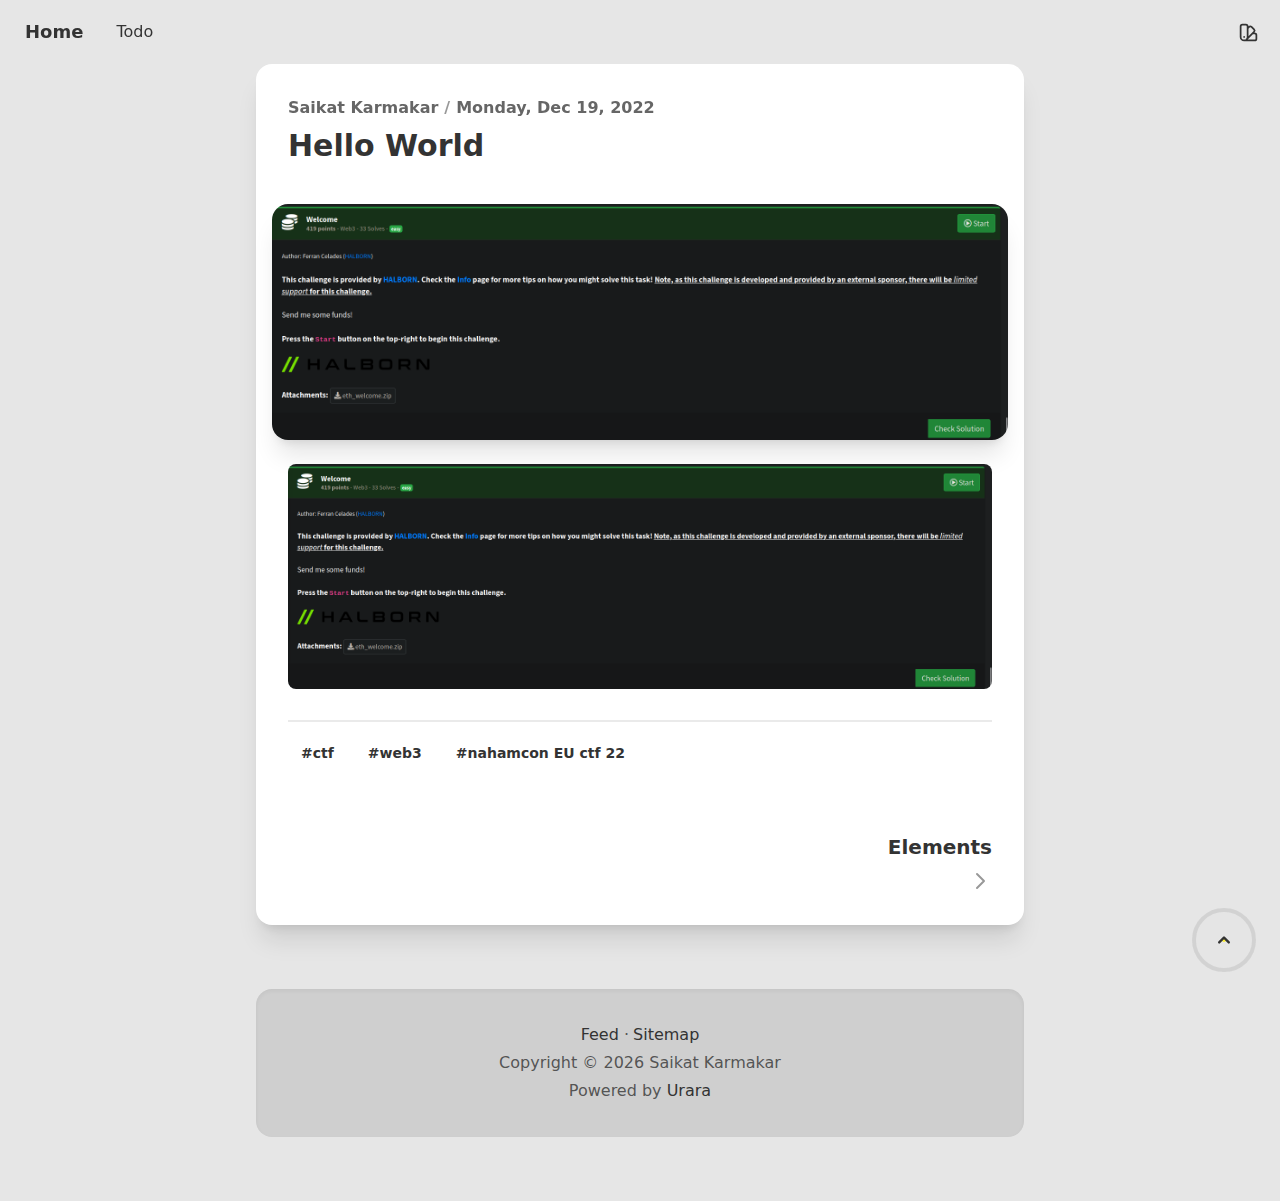
==== commit 536041a0: "deploy: 1c124d6b538805d0a548eb461a0781a0ae839b22" ====
--- a/hello-world/index.html
+++ b/hello-world/index.html
@@ -10,32 +10,32 @@
     <link rel="sitemap" type="application/xml" href="/sitemap.xml" />
     <meta http-equiv="content-security-policy" content="">
 		<link href="../_app/immutable/assets/_layout-b218e44d.css" rel="stylesheet">
-		<link rel="modulepreload" href="../_app/immutable/start-e3faf518.js">
+		<link rel="modulepreload" href="../_app/immutable/start-cb546906.js">
 		<link rel="modulepreload" href="../_app/immutable/chunks/index-9671d79c.js">
 		<link rel="modulepreload" href="../_app/immutable/chunks/singletons-626dbfc1.js">
 		<link rel="modulepreload" href="../_app/immutable/chunks/preload-helper-41c905a7.js">
-		<link rel="modulepreload" href="../_app/immutable/components/pages/_layout.svelte-a07f41a9.js">
+		<link rel="modulepreload" href="../_app/immutable/components/pages/_layout.svelte-f544f3da.js">
 		<link rel="modulepreload" href="../_app/immutable/chunks/title-4a6e1efe.js">
 		<link rel="modulepreload" href="../_app/immutable/chunks/posts-46a83d82.js">
-		<link rel="modulepreload" href="../_app/immutable/chunks/icon-8042f5f4.js">
+		<link rel="modulepreload" href="../_app/immutable/chunks/icon-bb47d0d3.js">
 		<link rel="modulepreload" href="../_app/immutable/modules/pages/_layout.ts-495f1f70.js">
 		<link rel="modulepreload" href="../_app/immutable/chunks/_layout-d091a1a0.js">
-		<link rel="modulepreload" href="../_app/immutable/components/pages/hello-world/_page.svelte.md-90ca098f.js">
-		<link rel="modulepreload" href="../_app/immutable/chunks/post_layout-5123c4e2.js">
-		<link rel="modulepreload" href="../_app/immutable/chunks/post_card-cb94d30c.js">
-		<link rel="modulepreload" href="../_app/immutable/chunks/footer-88d1225d.js"><title>Hello World | Urara</title><!-- HEAD_svelte-1592q3p_START --><!-- HEAD_svelte-1592q3p_END --><!-- HEAD_svelte-1kxdj3d_START --><link rel="shortcut icon" href="https://urara-demo.netlify.app/favicon.png" sizes="48x48" type="image/png"><link rel="apple-touch-icon" href="https://urara-demo.netlify.app/assets/any@180.png" sizes="180x180" type="image/png"><link rel="icon" href="https://urara-demo.netlify.app/assets/any@192.png" sizes="192x192" type="image/png"><!-- HEAD_svelte-1kxdj3d_END --><!-- HEAD_svelte-1g590ms_START --><meta name="theme-color"><!-- HEAD_svelte-1g590ms_END --><!-- HEAD_svelte-abrfj_START --><meta name="author" content="John Doe"><link rel="canonical" href="https://urara-demo.netlify.app/hello-world">
+		<link rel="modulepreload" href="../_app/immutable/components/pages/hello-world/_page.svelte.md-d1aea00a.js">
+		<link rel="modulepreload" href="../_app/immutable/chunks/post_layout-535a8082.js">
+		<link rel="modulepreload" href="../_app/immutable/chunks/post_card-0b699289.js">
+		<link rel="modulepreload" href="../_app/immutable/chunks/footer-ca75cfe5.js"><title>Hello World | Home</title><!-- HEAD_svelte-1592q3p_START --><!-- HEAD_svelte-1592q3p_END --><!-- HEAD_svelte-1kxdj3d_START --><link rel="shortcut icon" href="https://urara-demo.netlify.app/favicon.png" sizes="48x48" type="image/png"><link rel="apple-touch-icon" href="https://urara-demo.netlify.app/assets/any@180.png" sizes="180x180" type="image/png"><link rel="icon" href="https://urara-demo.netlify.app/assets/any@192.png" sizes="192x192" type="image/png"><!-- HEAD_svelte-1kxdj3d_END --><!-- HEAD_svelte-1g590ms_START --><meta name="theme-color"><!-- HEAD_svelte-1g590ms_END --><!-- HEAD_svelte-abrfj_START --><meta name="author" content="Saikat Karmakar"><link rel="canonical" href="https://urara-demo.netlify.app/hello-world">
     
-    <meta name="keywords" content="Hello World, Urara">
-    <!-- HEAD_svelte-abrfj_END --><!-- HEAD_svelte-1y1uq0g_START --><meta property="og:site_name" content="Urara"><meta property="og:locale" content="en-US"><meta property="og:type" content="article">
+    <meta name="keywords" content="ctf, web3, nahamcon EU ctf 22">
+    <!-- HEAD_svelte-abrfj_END --><!-- HEAD_svelte-1y1uq0g_START --><meta property="og:site_name" content="Home"><meta property="og:locale" content="en-US"><meta property="og:type" content="article">
     <meta property="og:title" content="Hello World">
     
-    <meta property="og:image" content="https://urara-demo.netlify.app/hello-world/urara.webp">
+    <meta property="og:image" content="https://urara-demo.netlify.app/assets/info.png">
       <meta name="twitter:card" content="summary_large_image">
-    <meta property="article:tag" content="Hello World"><meta property="article:tag" content="Urara">
+    <meta property="article:tag" content="ctf"><meta property="article:tag" content="web3"><meta property="article:tag" content="nahamcon EU ctf 22">
     <meta property="og:url" content="https://urara-demo.netlify.app/hello-world">
-    <meta property="article:author" content="John Doe">
-    <meta property="article:published_time" content="2021-11-01T00:00:00.000Z">
-    <meta property="article:modified_time" content="2021-12-12T00:00:00.000Z"><!-- HEAD_svelte-1y1uq0g_END -->
+    <meta property="article:author" content="Saikat Karmakar">
+    <meta property="article:published_time" content="2022-12-19T00:00:00.000Z">
+    <meta property="article:modified_time" content="2022-12-19T00:00:00.000Z"><!-- HEAD_svelte-1y1uq0g_END -->
   </head>
   <body itemscope itemtype="https://schema.org/WebPage">
     
@@ -52,14 +52,12 @@
 <header id="header" class="fixed z-50 w-screen transition-all duration-500 ease-in-out border-b-2 border-transparent max-h-[4.125rem] false"><div class="navbar"><div class="navbar-start">
 
 <div class="dropdown lg:hidden"><label for="navbar-dropdown" tabindex="0" class="btn btn-square btn-ghost"><span class="i-heroicons-outline-menu-alt-1"></span></label>
-  <ul id="navbar-dropdown" tabindex="0" class="menu menu-compact dropdown-content bg-base-100 text-base-content shadow-lg rounded-box min-w-max max-w-52 p-2"><li><a data-sveltekit-prefetch href="/hello-world">Get Started</a>
-        </li><li><a data-sveltekit-prefetch href="/hello-world/elements">Elements</a>
+  <ul id="navbar-dropdown" tabindex="0" class="menu menu-compact dropdown-content bg-base-100 text-base-content shadow-lg rounded-box min-w-max max-w-52 p-2"><li><a data-sveltekit-prefetch href="/hello-world">Todo</a>
         </li></ul></div>
 <div class="swap order-last hidden lg:inline-grid"><button class="swap-on btn btn-ghost text-base font-normal normal-case transition-all duration-200 hidden"></button>
-  <ul class="swap-off menu menu-horizontal p-0"><li><a data-sveltekit-prefetch class="!rounded-btn" href="/hello-world">Get Started</a>
-        </li><li><a data-sveltekit-prefetch class="!rounded-btn" href="/hello-world/elements">Elements</a>
+  <ul class="swap-off menu menu-horizontal p-0"><li><a data-sveltekit-prefetch class="!rounded-btn" href="/hello-world">Todo</a>
         </li></ul></div>
-        <a href="/" data-sveltekit-prefetch class="btn btn-ghost normal-case text-lg">Urara</a></div>
+        <a href="/" data-sveltekit-prefetch class="btn btn-ghost normal-case text-lg">Home</a></div>
       <div class="navbar-end">
         <div id="change-theme" class="dropdown dropdown-end"><div tabindex="0" class="btn btn-square btn-ghost"><span class="i-heroicons-outline-color-swatch"></span></div>
           <ul tabindex="0" class="flex flex-nowrap shadow-2xl menu dropdown-content bg-base-100 text-base-content rounded-box w-52 p-2 gap-2 overflow-y-auto max-h-[21.5rem]"><button data-theme="cmyk" class="btn btn-ghost w-full hover:bg-primary group rounded-lg flex bg-base-100 p-2 transition-all"><p class="flex-1 text-left text-base-content group-hover:text-primary-content transition-color">🖨 Light</p>
@@ -136,28 +134,18 @@
   <div class="flex-none w-full max-w-screen-md mx-auto xl:mx-0"><article itemscope itemtype="https://schema.org/BlogPosting" itemprop="blogPost" class="h-entry card bg-base-100 rounded-none md:rounded-box md:shadow-xl overflow-hidden z-10 md:mb-8 lg:mb-16">
   
   
-  <div class="card-body gap-0 "><div class="flex flex-col gap-2"><figure class="md:order-last rounded-box shadow-xl mb-4 flex-col gap-2 -mx-4 -mt-8 md:mt-0"><img src="/hello-world/urara.webp" alt="/hello-world/urara.webp" class="u-featured" loading="lazy" decoding="async"></figure>
-      <div class="flex font-semibold gap-1.5"><a rel="author" class="opacity-75 hover:opacity-100 hover:text-primary duration-500 ease-in-out p-author h-card" href="https://urara-demo.netlify.app">John Doe</a>
+  <div class="card-body gap-0 "><div class="flex flex-col gap-2"><figure class="md:order-last rounded-box shadow-xl mb-4 flex-col gap-2 -mx-4 -mt-8 md:mt-0"><img src="/assets/info.png" alt="/assets/info.png" class="u-featured" loading="lazy" decoding="async"></figure>
+      <div class="flex font-semibold gap-1.5"><a rel="author" class="opacity-75 hover:opacity-100 hover:text-primary duration-500 ease-in-out p-author h-card" href="https://urara-demo.netlify.app">Saikat Karmakar</a>
   <span class="opacity-50">/</span>
-  <a href="/hello-world" class="u-url u-uid swap group/time"><time class="group-hover/time:opacity-0 font-semibold opacity-75 duration-500 ease-in-out mr-auto dt-published" datetime="2021-11-01T00:00:00.000Z" itemprop="datePublished">Monday, Nov 1, 21</time>
-    <time class="opacity-0 group-hover/time:opacity-100 font-semibold text-primary duration-500 ease-in-out mr-auto dt-updated" datetime="2021-12-12T00:00:00.000Z" itemprop="dateModified">Sunday, Dec 12, 21</time></a></div>
+  <a href="/hello-world" class="u-url u-uid swap group/time"><time class="group-hover/time:opacity-0 font-semibold opacity-75 duration-500 ease-in-out mr-auto dt-published" datetime="2022-12-19T00:00:00.000Z" itemprop="datePublished">Monday, Dec 19, 2022</time>
+    <time class="opacity-0 group-hover/time:opacity-100 font-semibold text-primary duration-500 ease-in-out mr-auto dt-updated" datetime="2022-12-19T00:00:00.000Z" itemprop="dateModified">Monday, Dec 19, 2022</time></a></div>
       <h1 itemprop="name headline" class="card-title text-3xl mb-8 p-name">Hello World</h1>
       </div>
-    <main itemprop="articleBody" class="urara-prose prose e-content"><p>Welcome to Urara! this article contains some basic operations to help you quickly get started.</p>
-<h2 id="developing"><a href="#developing">Developing</a></h2>
-<p>Start a development server:</p>
-<!-- HTML_TAG_START --><pre class="shiki material-default" style="background-color: #263238; color: #EEFFFF" bash="true"><div class="language-id">bash</div><div class='code-container'><code><div class='line'><span style="color: #546E7A"># http://127.0.0.1:5173</span></div><div class='line'><span style="color: #EEFFFF">pnpm dev</span></div></code></div></pre><!-- HTML_TAG_END -->
-<p>or listen to different IP and port:</p>
-<!-- HTML_TAG_START --><pre class="shiki material-default" style="background-color: #263238; color: #EEFFFF" bash="true"><div class="language-id">bash</div><div class='code-container'><code><div class='line'><span style="color: #546E7A"># http://127.0.0.1:3000</span></div><div class='line'><span style="color: #EEFFFF">pnpm dev --port 3000</span></div><div class='line'></div><div class='line'><span style="color: #546E7A"># http://0.0.0.0:3000</span></div><div class='line'><span style="color: #EEFFFF">nr dev --host 0.0.0.0 --port 3000</span></div></code></div></pre><!-- HTML_TAG_END -->
-<h2 id="building"><a href="#building">Building</a></h2>
-<p>Create a production version of ur blog:</p>
-<!-- HTML_TAG_START --><pre class="shiki material-default" style="background-color: #263238; color: #EEFFFF" bash="true"><div class="language-id">bash</div><div class='code-container'><code><div class='line'><span style="color: #EEFFFF">pnpm build</span></div></code></div></pre><!-- HTML_TAG_END -->
-<p>u can preview the built app with <code>pnpm preview</code>.</p>
-<h2 id="documentation"><a href="#documentation">Documentation</a></h2>
-<p>For full documentation, visit <a href="https://urara-docs.netlify.app" rel="nofollow noopener noreferrer external" target="_blank">urara-docs.netlify.app</a>.</p></main>
+    <main itemprop="articleBody" class="urara-prose prose e-content"><p><img src="/assets/info.png" alt="/assets/info.png" class="rounded-lg my-2" loading="lazy" decoding="async"></p></main>
     <div class="divider mt-4 mb-0"></div>
-      <div><a href="/?tags=Hello World" class="btn btn-sm btn-ghost normal-case mt-2 mr-2 p-category">#Hello World
-          </a><a href="/?tags=Urara" class="btn btn-sm btn-ghost normal-case mt-2 mr-2 p-category">#Urara
+      <div><a href="/?tags=ctf" class="btn btn-sm btn-ghost normal-case mt-2 mr-2 p-category">#ctf
+          </a><a href="/?tags=web3" class="btn btn-sm btn-ghost normal-case mt-2 mr-2 p-category">#web3
+          </a><a href="/?tags=nahamcon EU ctf 22" class="btn btn-sm btn-ghost normal-case mt-2 mr-2 p-category">#nahamcon EU ctf 22
           </a></div></div>
   
     </article>
@@ -166,7 +154,7 @@
           
         <br>
       Copyright © 2022
-      John Doe
+      Saikat Karmakar
       <br>
       Powered by
       <a rel="noopener external" target="_blank" class="tooltip tooltip-secondary hover:text-secondary" data-tip="🌸 [δ] - Based on MDsveX & SvelteKit 🌸" href="https://github.com/importantimport/urara">Urara
@@ -174,14 +162,14 @@
       </p></div></footer></div></div></div>
 
 
-		<script type="module" data-sveltekit-hydrate="xwq1gp">
-			import { start } from "../_app/immutable/start-e3faf518.js";
+		<script type="module" data-sveltekit-hydrate="14dgsda">
+			import { start } from "../_app/immutable/start-cb546906.js";
 
 			start({
 				env: {},
 				paths: {"base":"","assets":""},
-				target: document.querySelector('[data-sveltekit-hydrate="xwq1gp"]').parentNode,
-				version: "1671454543144",
+				target: document.querySelector('[data-sveltekit-hydrate="14dgsda"]').parentNode,
+				version: "1671459119981",
 				hydrate: {
 					node_ids: [0, 3],
 					data: [null,null],
@@ -189,6 +177,6 @@
 				}
 			});
 		</script>
-	<script type="application/json" data-sveltekit-fetched data-url="/posts.json">{"status":200,"statusText":"","headers":{},"body":"[{\"title\":\"Elements\",\"created\":\"2021-12-12T00:00:00.000Z\",\"tags\":[\"Urara\",\"Elements\"],\"flags\":[],\"updated\":\"2022-12-19T12:55:16.135Z\",\"slug\":\"/hello-world/elements/+page.svelte.md\",\"path\":\"/hello-world/elements\",\"toc\":[{\"depth\":2,\"title\":\"Headings\",\"slug\":\"headings\"},{\"depth\":3,\"title\":\"Heading\",\"slug\":\"heading\"},{\"depth\":4,\"title\":\"Heading\",\"slug\":\"heading-1\"},{\"depth\":5,\"title\":\"Heading\",\"slug\":\"heading-2\"},{\"depth\":6,\"title\":\"Heading\",\"slug\":\"heading-3\"},{\"depth\":2,\"title\":\"Paragraphs\",\"slug\":\"paragraphs\"},{\"depth\":2,\"title\":\"Lists\",\"slug\":\"lists\"},{\"depth\":3,\"title\":\"Definition List (dl)\",\"slug\":\"definition-list-dl\"},{\"depth\":3,\"title\":\"Ordered List (ol)\",\"slug\":\"ordered-list-ol\"},{\"depth\":3,\"title\":\"Unordered List (ul)\",\"slug\":\"unordered-list-ul\"},{\"depth\":3,\"title\":\"Checkbox List (ul)\",\"slug\":\"checkbox-list-ul\"},{\"depth\":2,\"title\":\"Table\",\"slug\":\"table\"},{\"depth\":2,\"title\":\"Footnotes\",\"slug\":\"footnotes\"},{\"depth\":2,\"title\":\"Code\",\"slug\":\"code\"},{\"depth\":2,\"title\":\"Misc\",\"slug\":\"misc\"},{\"depth\":2,\"title\":\"Svelte Components\",\"slug\":\"svelte-components\"}],\"type\":\"article\",\"html\":\"\"},{\"title\":\"ToC Disabled\",\"summary\":\"This post has disabled table of contents.\",\"created\":\"2021-12-12T00:00:00.000Z\",\"tags\":[\"Front-Matter\"],\"toc\":false,\"flags\":[],\"updated\":\"2022-12-19T12:55:16.135Z\",\"slug\":\"/hello-world/toc-disabled/+page.md\",\"path\":\"/hello-world/toc-disabled\",\"type\":\"article\",\"html\":\"\"},{\"title\":\"Hello World\",\"image\":\"/hello-world/urara.webp\",\"created\":\"2021-11-01T00:00:00.000Z\",\"updated\":\"2021-12-12T00:00:00.000Z\",\"tags\":[\"Hello World\",\"Urara\"],\"flags\":[],\"slug\":\"/hello-world/+page.svelte.md\",\"path\":\"/hello-world\",\"toc\":[{\"depth\":2,\"title\":\"Developing\",\"slug\":\"developing\"},{\"depth\":2,\"title\":\"Building\",\"slug\":\"building\"},{\"depth\":2,\"title\":\"Documentation\",\"slug\":\"documentation\"}],\"type\":\"article\",\"html\":\"\"}]"}</script>
+	<script type="application/json" data-sveltekit-fetched data-url="/posts.json">{"status":200,"statusText":"","headers":{},"body":"[{\"title\":\"Hello World\",\"image\":\"/assets/info.png\",\"created\":\"2022-12-19T00:00:00.000Z\",\"updated\":\"2022-12-19T00:00:00.000Z\",\"tags\":[\"ctf\",\"web3\",\"nahamcon EU ctf 22\"],\"flags\":[],\"slug\":\"/hello-world/+page.svelte.md\",\"path\":\"/hello-world\",\"toc\":false,\"type\":\"article\",\"html\":\"\"},{\"title\":\"Elements\",\"created\":\"2021-12-12T00:00:00.000Z\",\"tags\":[\"Urara\",\"Elements\"],\"flags\":[],\"updated\":\"2022-12-19T14:11:38.535Z\",\"slug\":\"/hello-world/elements/+page.svelte.md\",\"path\":\"/hello-world/elements\",\"toc\":[{\"depth\":2,\"title\":\"Headings\",\"slug\":\"headings\"},{\"depth\":3,\"title\":\"Heading\",\"slug\":\"heading\"},{\"depth\":4,\"title\":\"Heading\",\"slug\":\"heading-1\"},{\"depth\":5,\"title\":\"Heading\",\"slug\":\"heading-2\"},{\"depth\":6,\"title\":\"Heading\",\"slug\":\"heading-3\"},{\"depth\":2,\"title\":\"Paragraphs\",\"slug\":\"paragraphs\"},{\"depth\":2,\"title\":\"Lists\",\"slug\":\"lists\"},{\"depth\":3,\"title\":\"Definition List (dl)\",\"slug\":\"definition-list-dl\"},{\"depth\":3,\"title\":\"Ordered List (ol)\",\"slug\":\"ordered-list-ol\"},{\"depth\":3,\"title\":\"Unordered List (ul)\",\"slug\":\"unordered-list-ul\"},{\"depth\":3,\"title\":\"Checkbox List (ul)\",\"slug\":\"checkbox-list-ul\"},{\"depth\":2,\"title\":\"Table\",\"slug\":\"table\"},{\"depth\":2,\"title\":\"Footnotes\",\"slug\":\"footnotes\"},{\"depth\":2,\"title\":\"Code\",\"slug\":\"code\"},{\"depth\":2,\"title\":\"Misc\",\"slug\":\"misc\"},{\"depth\":2,\"title\":\"Svelte Components\",\"slug\":\"svelte-components\"}],\"type\":\"article\",\"html\":\"\"},{\"title\":\"ToC Disabled\",\"summary\":\"This post has disabled table of contents.\",\"created\":\"2021-12-12T00:00:00.000Z\",\"tags\":[\"Front-Matter\"],\"toc\":false,\"flags\":[],\"updated\":\"2022-12-19T14:11:38.535Z\",\"slug\":\"/hello-world/toc-disabled/+page.md\",\"path\":\"/hello-world/toc-disabled\",\"type\":\"article\",\"html\":\"\"}]"}</script>
   </body>
 </html>
